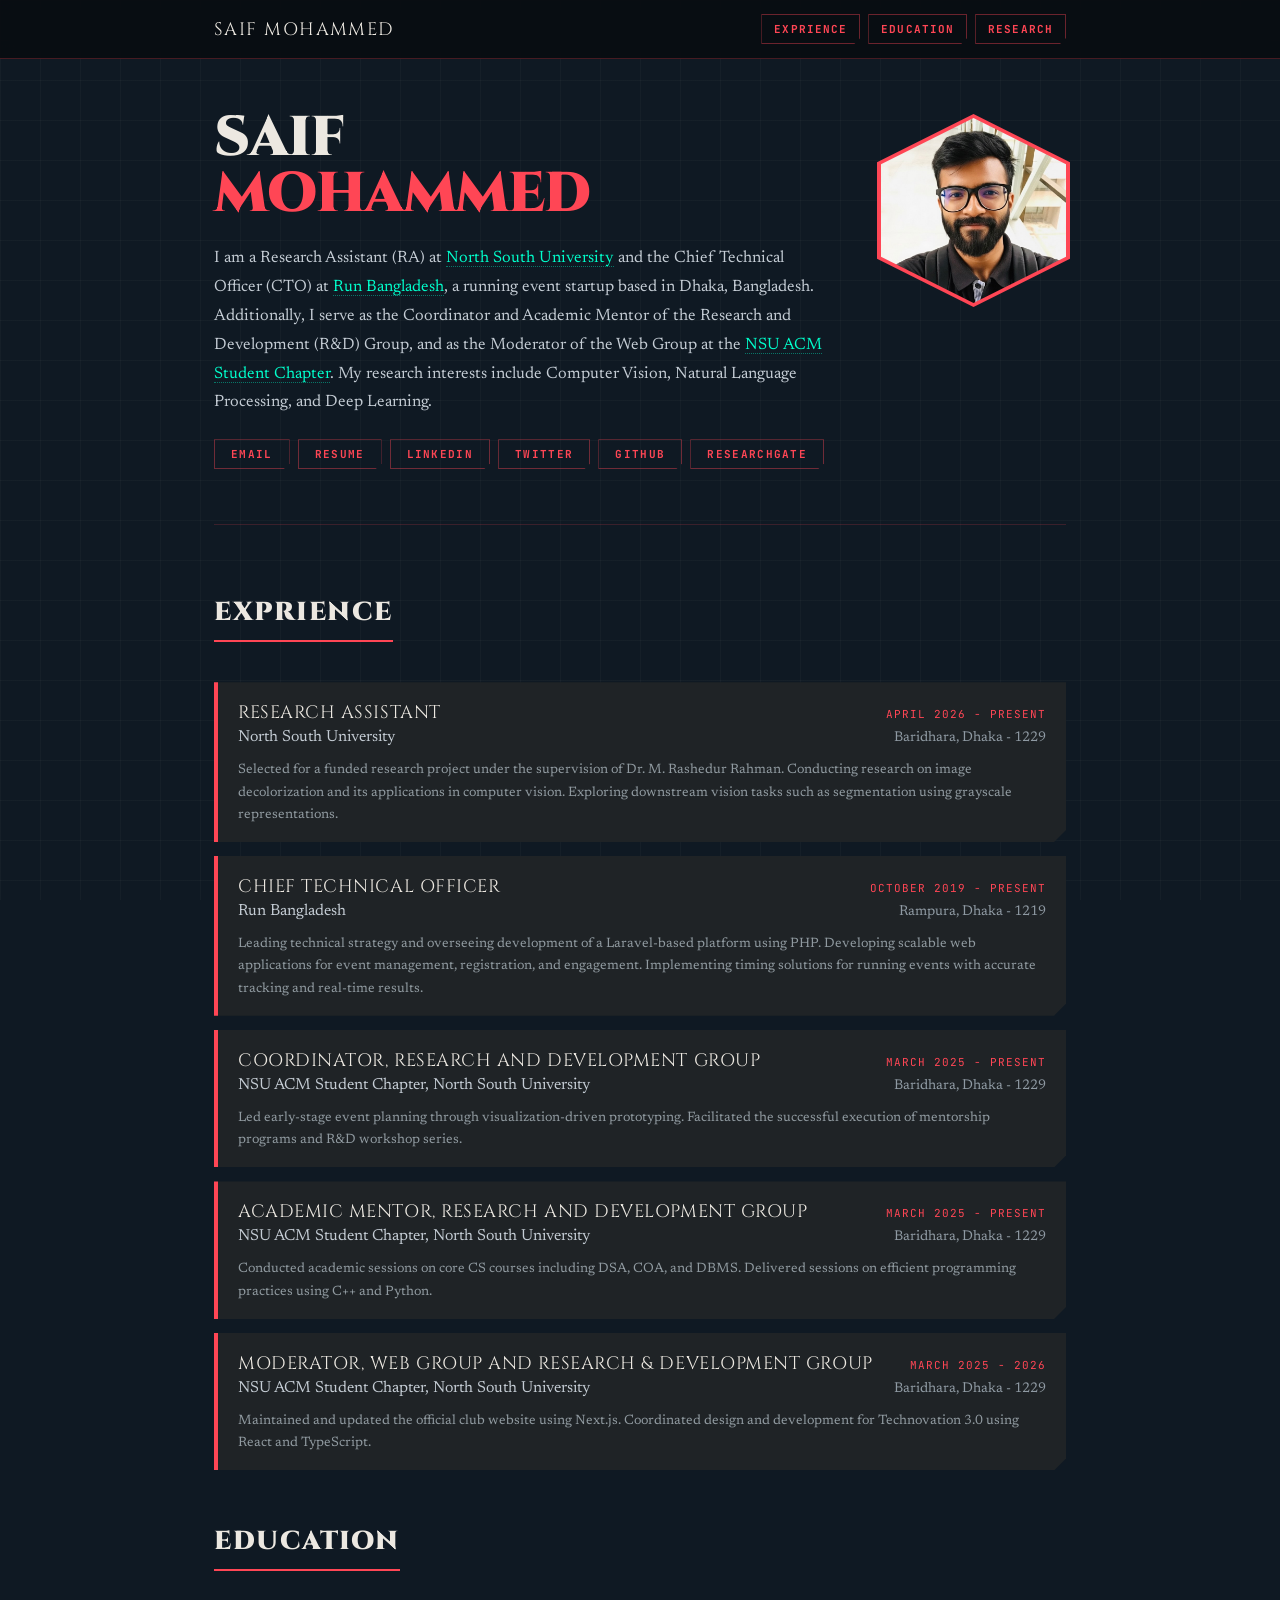
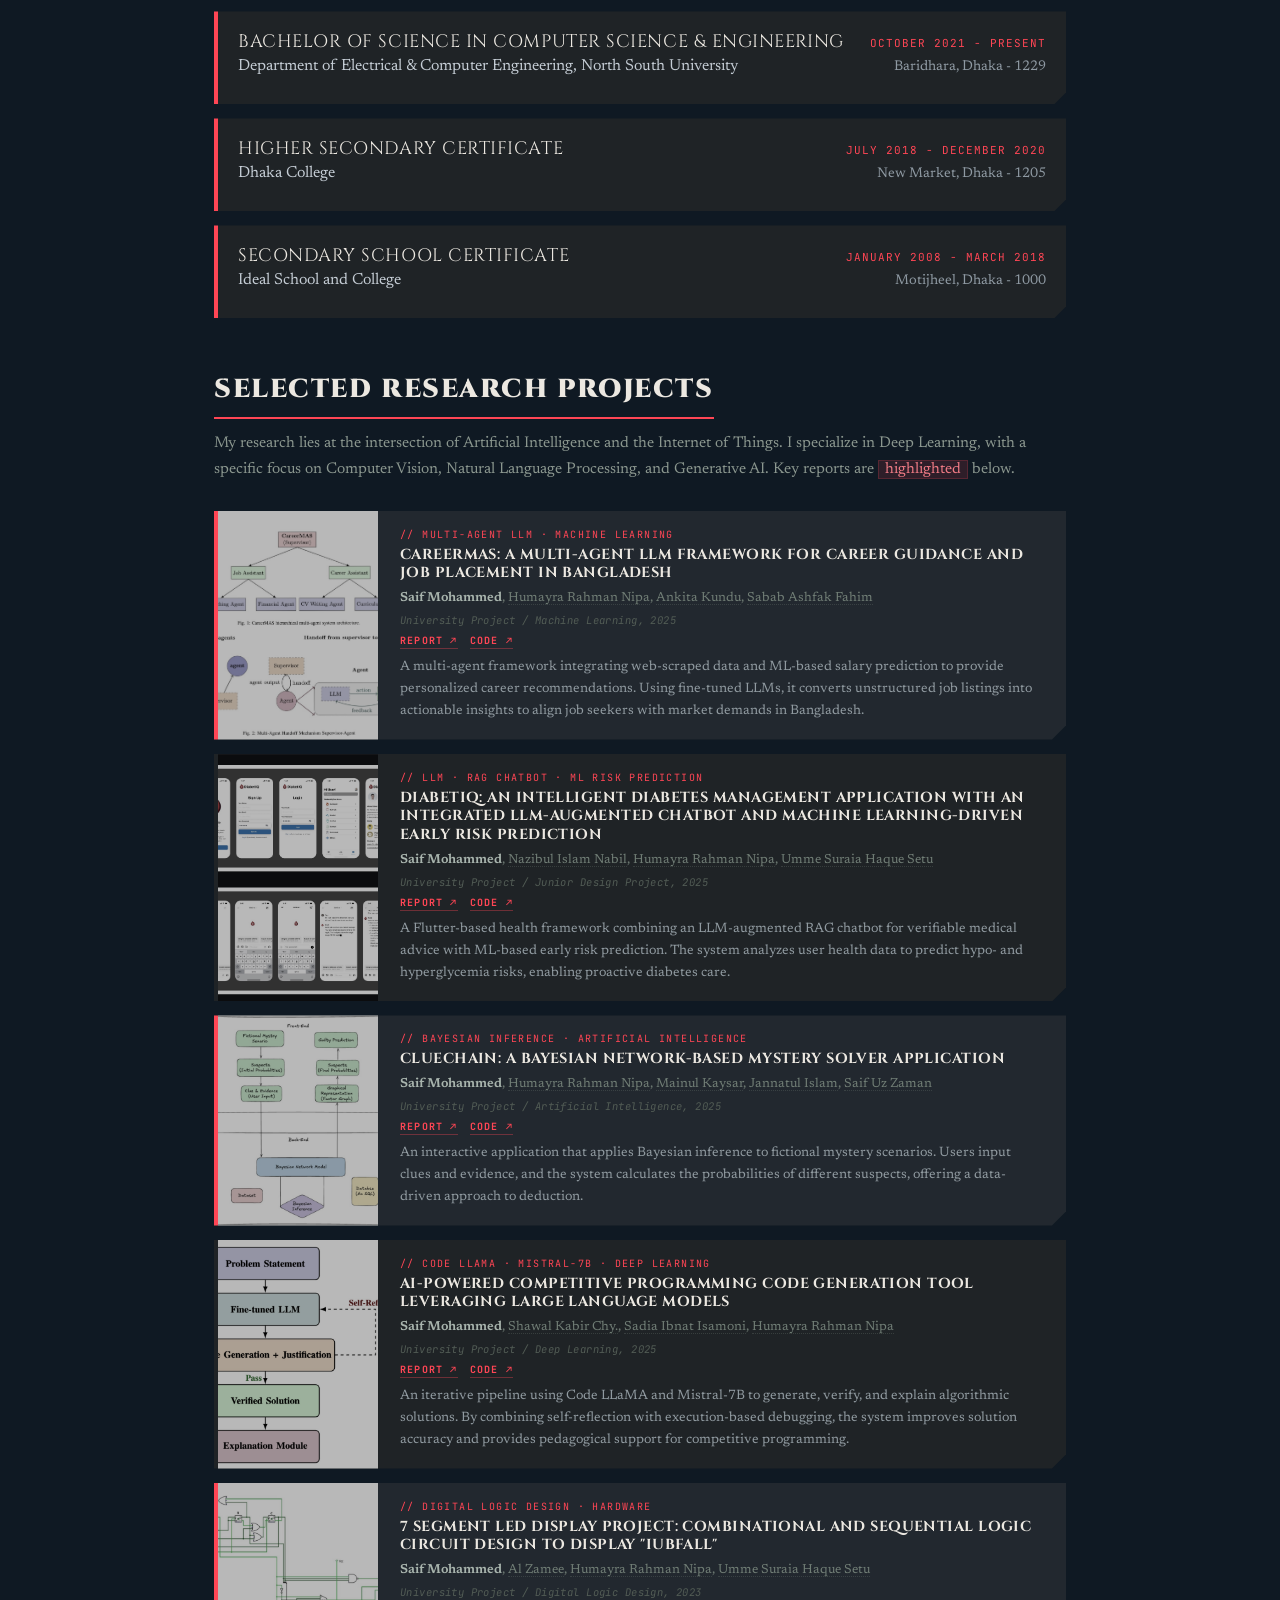
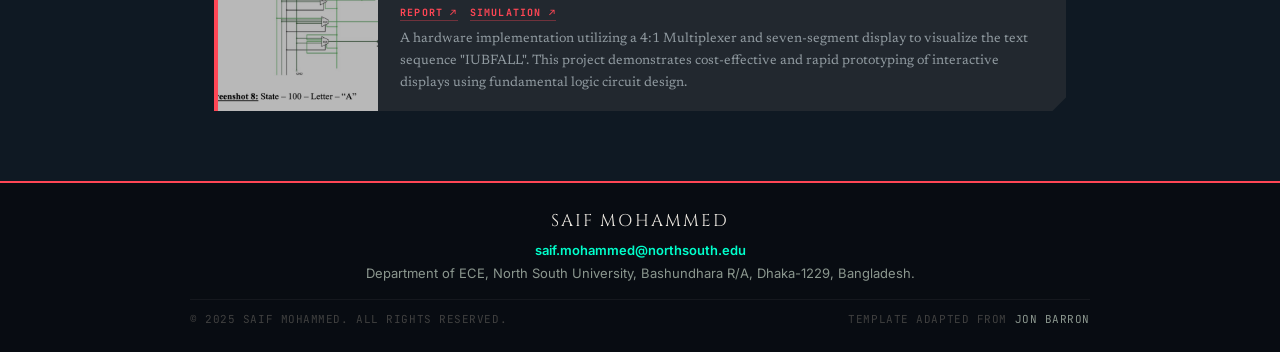
==== index.html @ 8b763c96 "Update" ====
<!DOCTYPE html>
<html lang="en">
<head>
<meta charset="UTF-8"/>
<meta name="viewport" content="width=device-width, initial-scale=1.0"/>
<title>Saif Mohammed</title>
<link rel="icon" href="data/_.jpeg" type="image/jpeg"/>
<link href="https://fonts.googleapis.com/css2?family=Cinzel:wght@400;600;700;900&family=Inter:wght@400;500;600;700;900&family=Newsreader:opsz,wght@6..72,400;6..72,500;6..72,600&family=JetBrains+Mono:wght@400;700&display=swap" rel="stylesheet"/>
<style>

/* =========================================================
   RESET & VARIABLES
   ========================================================= */
*, *::before, *::after { box-sizing: border-box; margin: 0; padding: 0; }

:root {
  /* Valorant Palette — carried from NSU ACM Technovation 3.0 */
  --val-red:    #ff4655;
  --val-dark:   #0f1923;
  --val-black:  #111111;
  --val-light:  #ece8e1;
  --val-grey:   #1f2326;
  --val-muted:  #8b978f;
  --radianite:  #00ffcc;

  /* Font Stack — same as Technovation page */
  --font-header: 'Trajan Pro', 'Cinzel', serif;   /* Display / Headers  */
  --font-serif:  'Newsreader', 'Charter', Georgia, serif; /* Body / Reading    */
  --font-sans:   'Inter', system-ui, sans-serif;  /* UI / Labels       */
  --font-mono:   'JetBrains Mono', monospace;     /* Tags / Code       */
  --nav-offset: 92px;
}

html {
  scroll-behavior: smooth;
  scroll-padding-top: var(--nav-offset);
}

body {
  font-family: var(--font-sans);
  background: var(--val-dark);
  color: var(--val-light);
  margin: 0;
  overflow-x: hidden;
}

/* =========================================================
   TACTICAL GRID BACKGROUND
   ========================================================= */
body::before {
  content: '';
  position: fixed; inset: 0; z-index: 0;
  background-image:
    linear-gradient(rgba(236, 232, 225, 0.03) 1px, transparent 1px),
    linear-gradient(90deg, rgba(236, 232, 225, 0.03) 1px, transparent 1px);
  background-size: 40px 40px;
  pointer-events: none;
}

/* =========================================================
   RADIANITE CUBE PARTICLES
   ========================================================= */
.radianite-particles {
  position: fixed; inset: 0; z-index: 0;
  pointer-events: none; overflow: hidden;
}
.cube {
  position: absolute; bottom: -50px;
  background: rgba(0, 255, 204, 0.07);
  border: 1px solid rgba(0, 255, 204, 0.22);
  box-shadow: 0 0 10px rgba(0, 255, 204, 0.12);
  animation: float-up linear infinite;
}
@keyframes float-up {
  0%   { transform: translateX(0) translateY(0) scale(0.5) rotate(0deg); opacity: 0; }
  20%  { opacity: 0.8; }
  80%  { opacity: 0.8; }
  100% { transform: translateX(var(--dx)) translateY(-100vh) scale(1.5) rotate(360deg); opacity: 0; }
}

/* =========================================================
   SITE WRAPPER & LAYOUT
   ========================================================= */
.site-wrapper {
  position: relative;
  z-index: 1;
  max-width: 900px;
  margin: 0 auto;
  padding: calc(var(--nav-offset) + 18px) 24px 0;
}

section[id] {
  scroll-margin-top: calc(var(--nav-offset) + 8px);
}

/* =========================================================
   NAVBAR
   ========================================================= */
.top-nav {
  position: fixed;
  top: 0;
  left: 0;
  width: 100%;
  z-index: 20;
  background: rgba(9, 13, 18, 0.94);
  border-bottom: 1px solid rgba(255, 70, 85, 0.25);
  backdrop-filter: blur(8px);
}
.top-nav-inner {
  max-width: 900px;
  margin: 0 auto;
  padding: 14px 24px;
  display: flex;
  align-items: center;
  justify-content: space-between;
  gap: 16px;
}
.nav-brand {
  font-family: var(--font-header);
  font-size: 18px;
  color: var(--val-light);
  text-decoration: none;
  letter-spacing: 0.08em;
  text-transform: uppercase;
  white-space: nowrap;
}
.nav-links {
  display: flex;
  align-items: center;
  gap: 8px;
}
.nav-links a {
  font-family: var(--font-mono);
  font-size: 11px;
  font-weight: 700;
  color: var(--val-red);
  text-decoration: none;
  text-transform: uppercase;
  letter-spacing: 0.1em;
  border: 1px solid rgba(255, 70, 85, 0.4);
  padding: 7px 12px;
  clip-path: polygon(0 0, 100% 0, 100% calc(100% - 6px), calc(100% - 6px) 100%, 0 100%);
  transition: all 0.25s ease;
}
.nav-links a:hover {
  color: var(--val-dark);
  background: var(--val-red);
}
.nav-toggle {
  display: none;
  background: transparent;
  border: 1px solid rgba(255, 70, 85, 0.55);
  width: 42px;
  height: 42px;
  align-items: center;
  justify-content: center;
  cursor: pointer;
}
.nav-toggle span {
  position: relative;
  width: 18px;
  height: 2px;
  background: var(--val-red);
  display: block;
}
.nav-toggle span::before,
.nav-toggle span::after {
  content: '';
  position: absolute;
  left: 0;
  width: 18px;
  height: 2px;
  background: var(--val-red);
}
.nav-toggle span::before { top: -6px; }
.nav-toggle span::after { top: 6px; }

/* =========================================================
   HERO / BIO SECTION
   ========================================================= */
.bio-section {
  display: flex;
  gap: 55px;
  align-items: flex-start;
  margin-bottom: 70px;
  padding-bottom: 55px;
  border-bottom: 1px solid rgba(255, 70, 85, 0.18);
}

.bio-text { flex: 1; }

.bio-eyebrow {
  font-family: var(--font-mono);
  font-size: 11px;
  color: var(--val-red);
  letter-spacing: 0.2em;
  text-transform: uppercase;
  display: block;
  margin-bottom: 14px;
}

.bio-name {
  font-family: var(--font-header);
  font-size: clamp(34px, 5.5vw, 56px);
  font-weight: 900;
  color: var(--val-light);
  line-height: 1;
  letter-spacing: -0.02em;
  text-transform: uppercase;
  margin-bottom: 22px;
}
.bio-name .name-first {
  color: var(--val-light);
}
.bio-name .name-second {
  color: var(--val-red);
}

.bio-intro {
  font-family: var(--font-serif);
  font-size: 16.5px;
  color: #c5cdd5;
  line-height: 1.75;
  margin-bottom: 22px;
}
.bio-intro a {
  color: var(--radianite);
  text-decoration: none;
  border-bottom: 1px dotted rgba(0, 255, 204, 0.4);
  transition: all 0.2s;
}
.bio-intro a:hover {
  color: #fff;
  border-bottom-color: rgba(255,255,255,0.6);
}

/* Interest Tags */
.interest-tags {
  display: flex;
  flex-wrap: wrap;
  gap: 7px;
  margin-bottom: 24px;
}
.interest-tag {
  font-family: var(--font-serif);
  font-size: 15px;
  color: var(--val-light);
  border: none;
  padding: 0;
  text-transform: none;
  letter-spacing: 0;
  clip-path: none;
  transition: all 0.2s;
  cursor: default;
  display: inline;
}
.interest-tag:hover {
  color: var(--val-light);
  border-color: transparent;
}

/* Profile Links */
.profile-links {
  display: flex;
  flex-wrap: wrap;
  gap: 8px;
}
.profile-links a {
  font-family: var(--font-mono);
  font-size: 11px;
  font-weight: 700;
  color: var(--val-red);
  text-decoration: none;
  text-transform: uppercase;
  letter-spacing: 0.12em;
  border: 1px solid rgba(255, 70, 85, 0.4);
  padding: 7px 16px;
  clip-path: polygon(0 0, 100% 0, 100% calc(100% - 6px), calc(100% - 6px) 100%, 0 100%);
  transition: all 0.25s ease;
  position: relative;
  overflow: hidden;
}
.profile-links a::before {
  content: '';
  position: absolute;
  inset: 0;
  background: var(--val-red);
  transform: scaleX(0);
  transform-origin: left;
  transition: transform 0.25s ease;
  z-index: -1;
}
.profile-links a:hover { color: var(--val-dark); }
.profile-links a:hover::before { transform: scaleX(1); }

/* =========================================================
   PROFILE PHOTO — HEXAGONAL FRAME
   ========================================================= */
.bio-photo-col {
  flex-shrink: 0;
  width: 185px;
  display: flex;
  flex-direction: column;
  align-items: center;
  gap: 14px;
  padding-top: 8px;
}

.photo-hex-frame {
  position: relative;
  width: 185px;
  height: 185px;
}
.photo-hex-ring {
  position: absolute;
  inset: -4px;
  background: var(--val-red);
  clip-path: polygon(50% 0%, 100% 25%, 100% 75%, 50% 100%, 0% 75%, 0% 25%);
  animation: pulse-ring 3s ease-in-out infinite alternate;
}
@keyframes pulse-ring {
  from { filter: drop-shadow(0 0 6px rgba(255, 70, 85, 0.5)); }
  to   { filter: drop-shadow(0 0 22px rgba(255, 70, 85, 0.9)); }
}
.bio-photo {
  position: relative;
  display: block;
  width: 185px;
  height: 185px;
  object-fit: cover;
  clip-path: polygon(50% 0%, 100% 25%, 100% 75%, 50% 100%, 0% 75%, 0% 25%);
}

/* =========================================================
   SECTION HEADER
   ========================================================= */
.section-header {
  margin-bottom: 28px;
}
.section-eyebrow {
  font-family: var(--font-mono);
  font-size: 11px;
  color: var(--val-red);
  letter-spacing: 0.2em;
  text-transform: uppercase;
  display: block;
  margin-bottom: 6px;
}
.section-title {
  font-family: var(--font-header);
  font-size: 26px;
  font-weight: 900;
  color: var(--val-light);
  text-transform: uppercase;
  letter-spacing: 0.06em;
  border-bottom: 2px solid var(--val-red);
  padding-bottom: 10px;
  display: inline-block;
  margin-bottom: 12px;
}
.section-desc {
  font-family: var(--font-serif);
  font-size: 15.5px;
  color: var(--val-muted);
  line-height: 1.65;
}
.section-desc .highlight {
  background: rgba(255, 70, 85, 0.13);
  color: #f07b85;
  padding: 1px 6px;
  font-style: normal;
  border: 1px solid rgba(255, 70, 85, 0.2);
}

/* =========================================================
   EXPERIENCE & EDUCATION ENTRIES
   ========================================================= */
.section-block {
  margin-bottom: 54px;
}
.entries-list {
  display: flex;
  flex-direction: column;
  gap: 14px;
}
.entry-card {
  background: var(--val-grey);
  border-left: 4px solid var(--val-red);
  padding: 18px 20px 16px;
  clip-path: polygon(0 0, 100% 0, 100% calc(100% - 12px), calc(100% - 12px) 100%, 0 100%);
  transition: transform 0.25s ease, background 0.25s ease;
}
.entry-card:hover {
  background: #272d35;
  transform: translateX(4px);
}
.entry-head {
  display: flex;
  justify-content: space-between;
  align-items: baseline;
  gap: 16px;
  flex-wrap: wrap;
  margin-bottom: 4px;
}
.entry-title {
  font-family: var(--font-header);
  font-size: 18px;
  color: var(--val-light);
  text-transform: uppercase;
  letter-spacing: 0.03em;
}
.entry-date {
  font-family: var(--font-mono);
  font-size: 11px;
  color: var(--val-red);
  letter-spacing: 0.09em;
  text-transform: uppercase;
}
.entry-org {
  font-family: var(--font-serif);
  font-size: 16px;
  color: #c5cdd5;
  margin-bottom: 1px;
}
.entry-location {
  font-family: var(--font-serif);
  font-size: 14px;
  color: #8f9aa3;
  margin-bottom: 10px;
}
.entry-bullets {
  margin-left: 18px;
  color: #a8b4ad;
}
.entry-bullets li {
  font-family: var(--font-serif);
  font-size: 14.5px;
  line-height: 1.6;
  margin-bottom: 4px;
}

/* =========================================================
   PROJECT CARDS
   ========================================================= */
.projects-list {
  display: flex;
  flex-direction: column;
  gap: 14px;
  margin-bottom: 30px;
}

.project-card {
  display: flex;
  background: var(--val-grey);
  position: relative;
  clip-path: polygon(0 0, 100% 0, 100% calc(100% - 14px), calc(100% - 14px) 100%, 0 100%);
  border-left: 4px solid transparent;
  transition: all 0.3s cubic-bezier(0.25, 0.8, 0.25, 1);
  overflow: hidden;
}
/* Hover shine */
.project-card::after {
  content: '';
  position: absolute; inset: 0;
  background: linear-gradient(135deg, transparent 88%, rgba(255, 70, 85, 0.07) 100%);
  pointer-events: none; opacity: 0; transition: opacity 0.3s;
}
/* Featured = highlighted projects from original (bgcolor="#ffffd0") */
.project-card.featured {
  border-left: 4px solid var(--val-red);
  background: #22282f;
}
.project-card:hover {
  background: #272d35;
  border-left: 4px solid var(--val-red);
  transform: translateX(6px);
}
.project-card:hover::after { opacity: 1; }

/* Thumbnail */
.project-thumb {
  width: 160px;
  min-width: 160px;
  overflow: hidden;
  background: #161c22;
}
.project-thumb img {
  width: 100%;
  height: 100%;
  object-fit: cover;
  display: block;
  filter: saturate(0.45) brightness(0.72);
  transition: filter 0.4s ease, transform 0.4s ease;
}
.project-card:hover .project-thumb img {
  filter: saturate(0.85) brightness(0.88);
  transform: scale(1.04);
}

/* Content */
.project-content {
  padding: 17px 22px;
  flex: 1;
  display: flex;
  flex-direction: column;
  gap: 5px;
  min-width: 0;
}

.project-category {
  font-family: var(--font-mono);
  font-size: 10px;
  color: var(--val-red);
  text-transform: uppercase;
  letter-spacing: 0.14em;
}

.project-title {
  font-family: var(--font-header);
  font-size: 14.5px;
  font-weight: 700;
  color: var(--val-light);
  line-height: 1.3;
  text-decoration: none;
  text-transform: uppercase;
  letter-spacing: 0.03em;
  transition: color 0.2s;
  display: block;
}
.project-title:hover { color: var(--val-red); }

.project-authors {
  font-family: var(--font-serif);
  font-size: 13px;
  color: #707d75;
  line-height: 1.5;
}
.project-authors strong {
  color: #a8b4ad;
  font-style: normal;
  font-weight: 600;
}
.project-authors a {
  color: #707d75;
  text-decoration: none;
  border-bottom: 1px dotted rgba(112, 125, 117, 0.3);
  transition: all 0.2s;
}
.project-authors a:hover {
  color: var(--radianite);
  border-bottom-color: var(--radianite);
}

.project-venue {
  font-family: var(--font-mono);
  font-size: 10.5px;
  color: #525c55;
  letter-spacing: 0.04em;
  font-style: italic;
}

.project-links {
  display: flex;
  gap: 12px;
  flex-wrap: wrap;
  margin-top: 2px;
}
.project-links a {
  font-family: var(--font-mono);
  font-size: 10px;
  font-weight: 700;
  color: var(--val-red);
  text-decoration: none;
  text-transform: uppercase;
  letter-spacing: 0.12em;
  border-bottom: 1px solid rgba(255, 70, 85, 0.35);
  padding-bottom: 1px;
  transition: all 0.2s;
}
.project-links a:hover {
  color: var(--val-light);
  border-bottom-color: rgba(236, 232, 225, 0.5);
}

.project-desc {
  font-family: var(--font-serif);
  font-size: 13.5px;
  color: #909aa0;
  line-height: 1.65;
  margin-top: 2px;
}

/* =========================================================
   BOTTOM BAR / FOOTER
   ========================================================= */
.bottom-bar {
  width: 100vw;
  position: relative;
  left: 50%;
  margin-left: -50vw;
  background: rgba(9, 13, 18, 0.97);
  border-top: 2px solid var(--val-red);
  padding: 26px 20px;
  text-align: center;
  margin-top: 70px;
  z-index: 2;
}
.bb-content {
  max-width: 900px;
  margin: 0 auto;
}
.bb-name {
  font-family: var(--font-header);
  font-size: 17px;
  color: var(--val-light);
  letter-spacing: 0.12em;
  text-transform: uppercase;
  margin-bottom: 7px;
}
.bb-contact {
  font-size: 13px;
  color: var(--val-muted);
  margin-bottom: 15px;
  line-height: 1.7;
}
.bb-contact a {
  color: var(--radianite);
  text-decoration: none;
  font-weight: 600;
}
.bb-contact a:hover { text-decoration: underline; }
.bb-copyright {
  font-family: var(--font-mono);
  font-size: 11px;
  color: #404040;
  border-top: 1px solid rgba(255, 255, 255, 0.05);
  padding-top: 12px;
  display: flex;
  justify-content: space-between;
  flex-wrap: wrap;
  gap: 8px;
  text-transform: uppercase;
  letter-spacing: 0.05em;
}
.bb-copyright span { color: var(--val-muted); }
.bb-copyright a {
  color: var(--val-muted);
  text-decoration: none;
}
.bb-copyright a:hover { color: var(--val-light); }

/* =========================================================
   CUSTOM SCROLLBAR
   ========================================================= */
::-webkit-scrollbar { width: 4px; }
::-webkit-scrollbar-track { background: var(--val-dark); }
::-webkit-scrollbar-thumb { background: var(--val-red); border-radius: 2px; }

/* =========================================================
   RESPONSIVE
   ========================================================= */
@media (max-width: 700px) {
  :root {
    --nav-offset: 78px;
  }
  .site-wrapper { padding: calc(var(--nav-offset) + 10px) 16px 0; }
  .top-nav-inner {
    padding: 10px 16px;
  }
  .nav-brand {
    font-size: 16px;
  }
  .nav-toggle {
    display: inline-flex;
  }
  .nav-links {
    position: absolute;
    top: 100%;
    left: 0;
    right: 0;
    background: rgba(15, 25, 35, 0.98);
    border-bottom: 1px solid rgba(255, 70, 85, 0.25);
    padding: 12px 16px 14px;
    display: none;
    flex-direction: column;
    align-items: stretch;
    gap: 8px;
  }
  .nav-links.open {
    display: flex;
  }
  .nav-links a {
    text-align: center;
  }
  .bio-section {
    flex-direction: column-reverse;
    align-items: center;
    gap: 30px;
    text-align: center;
  }
  .bio-photo-col { width: 150px; }
  .photo-hex-frame { width: 150px; height: 150px; }
  .photo-hex-ring { inset: -3px; }
  .bio-photo { width: 150px; height: 150px; }
  .interest-tags { justify-content: center; }
  .profile-links { justify-content: center; }
  .entry-head {
    flex-direction: column;
    align-items: flex-start;
    gap: 3px;
  }
  .project-card { flex-direction: column; }
  .project-thumb {
    width: 100%; min-width: unset;
    height: 130px;
  }
}

</style>
</head>
<body id="home">

<header class="top-nav">
  <div class="top-nav-inner">
    <a href="#home" class="nav-brand">Saif Mohammed</a>
    <button class="nav-toggle" id="navToggle" aria-label="Toggle navigation" aria-expanded="false" aria-controls="navLinks">
      <span></span>
    </button>
    <nav class="nav-links" id="navLinks">
      <a href="#experience">Exprience</a>
      <a href="#education">Education</a>
      <a href="#research-projects">Research</a>
    </nav>
  </div>
</header>

<!-- ============================================================
     RADIANITE CUBE PARTICLES
     ============================================================ -->
<div class="radianite-particles" id="particles"></div>

<div class="site-wrapper">

  <!-- ==========================================================
       BIO / HERO
       ========================================================== -->
  <section class="bio-section">

    <div class="bio-text">
      <!-- <span class="bio-eyebrow">// CSE Undergraduate &middot; North South University</span> -->
      <h1 class="bio-name"><span class="name-first">Saif</span><br/><span class="name-second">Mohammed</span></h1>

        <p class="bio-intro">
          I am a Research Assistant (RA) at 
          <a href="https://www.northsouth.edu/">North South University</a> and the Chief Technical Officer (CTO) at 
          <a href="https://runbangladesh.com/">Run Bangladesh</a>, a running event startup based in Dhaka, Bangladesh. Additionally, I serve as the Coordinator and Academic Mentor of the Research and Development (R&amp;D) Group, and as the Moderator of the Web Group at the 
          <a href="https://nsusc.acm.org/">NSU ACM Student Chapter</a>. My research interests include Computer Vision, Natural Language Processing, and Deep Learning.
        </p>

      <div class="profile-links">
        <a href="mailto:saif.mohammed@northsouth.edu">Email</a>
        <a href="data/Saif Mohammed - Resume.pdf">Resume</a>
        <a href="https://www.linkedin.com/in/nipunsaif" target="_blank">LinkedIn</a>
        <a href="https://x.com/nipunsaif" target="_blank">Twitter</a>
        <a href="https://github.com/nipunsaif/" target="_blank">Github</a>
        <a href="https://www.researchgate.net/profile/Saif-Mohammed-18" target="_blank">ResearchGate</a>
      </div>
    </div>

    <div class="bio-photo-col">
      <div class="photo-hex-frame">
        <div class="photo-hex-ring"></div>
        <img src="images/SaifM.jpeg" alt="Saif Mohammed" class="bio-photo"/>
      </div>
    </div>

  </section>

  <!-- ==========================================================
       EXPRIENCE
       ========================================================== -->
  <section class="section-block" id="experience">
    <div class="section-header">
      <h2 class="section-title">Exprience</h2>
    </div>

    <div class="entries-list">
      <div class="entry-card">
        <div class="entry-head">
          <div class="entry-title">Research Assistant</div>
          <div class="entry-date">April 2026 - Present</div>
        </div>

        <div class="entry-head">
        <div class="entry-org">North South University</div>
        <div class="entry-location">Baridhara, Dhaka - 1229</div>
        </div>
        <div class="project-desc">
          Selected for a funded research project under the supervision of Dr. M. Rashedur Rahman. Conducting research on image decolorization and its applications in computer vision. Exploring downstream vision tasks such as segmentation using grayscale representations.
        </div>
      </div>

      <div class="entry-card">
        <div class="entry-head">
          <div class="entry-title">Chief Technical Officer</div>
          <div class="entry-date">October 2019 - Present</div>
        </div>

        <div class="entry-head">
        <div class="entry-org">Run Bangladesh</div>
        <div class="entry-location">Rampura, Dhaka - 1219</div>
        </div>

        <div class="project-desc">
            Leading technical strategy and overseeing development of a Laravel-based platform using PHP. Developing scalable web applications for event management, registration, and engagement. Implementing timing solutions for running events with accurate tracking and real-time results.
        </div>
      </div>

      <div class="entry-card">
        <div class="entry-head">
          <div class="entry-title">Coordinator, Research and Development Group</div>
          <div class="entry-date">March 2025 - Present</div>
        </div>
        
        <div class="entry-head">
        <div class="entry-org">NSU ACM Student Chapter, North South University</div>
        <div class="entry-location">Baridhara, Dhaka - 1229</div>
        </div>

    
        <div class="project-desc">
          Led early-stage event planning through visualization-driven prototyping. Facilitated the successful execution of mentorship programs and R&amp;D workshop series.
        </div>
      </div>

        <div class="entry-card">
        <div class="entry-head">
          <div class="entry-title">Academic Mentor, Research and Development Group</div>
          <div class="entry-date">March 2025 - Present</div>
        </div>

        <div class="entry-head">
        <div class="entry-org">NSU ACM Student Chapter, North South University</div>
        <div class="entry-location">Baridhara, Dhaka - 1229</div>
        </div>
        <div class="project-desc">
          Conducted academic sessions on core CS courses including DSA, COA, and DBMS. Delivered sessions on efficient programming practices using C++ and Python.
        </div>
      </div>

      <div class="entry-card">
        <div class="entry-head">
          <div class="entry-title">Moderator, Web Group and Research & Development Group</div>
          <div class="entry-date">March 2025 - 2026</div>
        </div>

        <div class="entry-head">
        <div class="entry-org">NSU ACM Student Chapter, North South University</div>
        <div class="entry-location">Baridhara, Dhaka - 1229</div>
        </div>

        <div class="project-desc">
          Maintained and updated the official club website using Next.js. Coordinated design and development for Technovation 3.0 using React and TypeScript.
        </div>
      </div>

      <!-- <div class="entry-card">
        <div class="entry-head">
          <div class="entry-title">Academic Mentor, Research and Development Group</div>
          <div class="entry-date">March 2025 - Present</div>
        </div>

        <div class="entry-head">
        <div class="entry-org">NSU ACM Student Chapter, North South University</div>
        <div class="entry-location">Baridhara, Dhaka - 1229</div>
        </div>
        <div class="project-desc">
          Conducted academic sessions on core CS courses including DSA, COA, and DBMS. Delivered sessions on efficient programming practices using C++ and Python.
        </div>
      </div> -->
    </div>
  </section>

  <!-- ==========================================================
       EDUCATION
       ========================================================== -->
  <section class="section-block" id="education">
    <div class="section-header">
      <h2 class="section-title">Education</h2>
    </div>

    <div class="entries-list">
      <div class="entry-card">
        <div class="entry-head">
          <div class="entry-title">Bachelor of Science in Computer Science &amp; Engineering</div>
          <div class="entry-date">October 2021 - Present</div>
        </div>

        <div class="entry-head">
        <div class="entry-org">Department of Electrical &amp; Computer Engineering, North South University</div>
        <div class="entry-location">Baridhara, Dhaka - 1229</div>
        </div>
      </div>

      <div class="entry-card">
        <div class="entry-head">
          <div class="entry-title">Higher Secondary Certificate</div>
          <div class="entry-date">July 2018 - December 2020</div>
        </div>
        
        <div class="entry-head">
        <div class="entry-org">Dhaka College</div>
        <div class="entry-location">New Market, Dhaka - 1205</div>
        </div>
      </div>

      <div class="entry-card">
        <div class="entry-head">
          <div class="entry-title">Secondary School Certificate</div>
          <div class="entry-date">January 2008 - March 2018</div>
        </div>
        <div class="entry-head">
        <div class="entry-org">Ideal School and College</div>
        <div class="entry-location">Motijheel, Dhaka - 1000</div>
        </div>
      </div>
    </div>
  </section>

  <!-- ==========================================================
       SELECTED RESEARCH PROJECTS
       ========================================================== -->
  <section id="research-projects">

    <div class="section-header">
      <h2 class="section-title">Selected Research Projects</h2>
      <p class="section-desc">
        My research lies at the intersection of Artificial Intelligence and the Internet of Things.
        I specialize in Deep Learning, with a specific focus on Computer Vision, Natural Language Processing,
        and Generative AI. Key reports are <span class="highlight">highlighted</span> below.
      </p>
    </div>

    <div class="projects-list">

      <!-- ── CareerMAS ── (featured / highlighted) -->
      <div class="project-card featured">
        <div class="project-thumb">
          <img src="images/CareerMAS.jpeg" alt="CareerMAS"/>
        </div>
        <div class="project-content">
          <div class="project-category">// Multi-Agent LLM &middot; Machine Learning</div>
          <a href="https://www.researchgate.net/publication/395334813_CareerMAS_A_Multi-Agent_LLM_Framework_for_Career_Guidance_and_Job_Placement_in_Bangladesh?channel=doi&linkId=68bd599283031f0e13f289ab&showFulltext=true"
             class="project-title" target="_blank">
            CareerMAS: A Multi-Agent LLM Framework for Career Guidance and Job Placement in Bangladesh
          </a>
          <div class="project-authors">
            <strong>Saif Mohammed</strong>,
            <a href="#">Humayra Rahman Nipa</a>,
            <a href="#">Ankita Kundu</a>,
            <a href="#">Sabab Ashfak Fahim</a>
          </div>
          <div class="project-venue">University Project / Machine Learning, 2025</div>
          <div class="project-links">
            <a href="https://www.researchgate.net/publication/395334813_CareerMAS_A_Multi-Agent_LLM_Framework_for_Career_Guidance_and_Job_Placement_in_Bangladesh?channel=doi&linkId=68bd599283031f0e13f289ab&showFulltext=true" target="_blank">Report ↗</a>
            <a href="https://github.com/nipunsaif/CareerMAS" target="_blank">Code ↗</a>
          </div>
          <div class="project-desc">
            A multi-agent framework integrating web-scraped data and ML-based salary prediction to provide personalized career recommendations. Using fine-tuned LLMs, it converts unstructured job listings into actionable insights to align job seekers with market demands in Bangladesh.
          </div>
        </div>
      </div>

      <!-- ── DiabetIQ ── -->
      <div class="project-card">
        <div class="project-thumb">
          <img src="images/DiabetIQ.jpeg" alt="DiabetIQ"/>
        </div>
        <div class="project-content">
          <div class="project-category">// LLM &middot; RAG Chatbot &middot; ML Risk Prediction</div>
          <a href="https://www.researchgate.net/publication/391479329_DiabetIQ_An_Intelligent_Diabetes_Management_Application_with_an_Integrated_LLM-Augmented_RAG_Chatbot_and_ML-Based_Risk_Early_Prediction"
             class="project-title" target="_blank">
            DiabetIQ: An Intelligent Diabetes Management Application with an Integrated LLM-Augmented Chatbot and Machine Learning-Driven Early Risk Prediction
          </a>
          <div class="project-authors">
            <strong>Saif Mohammed</strong>,
            <a href="#">Nazibul Islam Nabil</a>,
            <a href="#">Humayra Rahman Nipa</a>,
            <a href="#">Umme Suraia Haque Setu</a>
          </div>
          <div class="project-venue">University Project / Junior Design Project, 2025</div>
          <div class="project-links">
            <a href="https://www.researchgate.net/publication/391479329_DiabetIQ_An_Intelligent_Diabetes_Management_Application_with_an_Integrated_LLM-Augmented_RAG_Chatbot_and_ML-Based_Risk_Early_Prediction" target="_blank">Report ↗</a>
            <a href="https://github.com/nipunsaif/DiabetIQ" target="_blank">Code ↗</a>
          </div>
          <div class="project-desc">
            A Flutter-based health framework combining an LLM-augmented RAG chatbot for verifiable medical advice with ML-based early risk prediction. The system analyzes user health data to predict hypo- and hyperglycemia risks, enabling proactive diabetes care.
          </div>
        </div>
      </div>

      <!-- ── ClueChain ── (featured / highlighted) -->
      <div class="project-card featured">
        <div class="project-thumb">
          <img src="images/Clue.jpeg" alt="ClueChain"/>
        </div>
        <div class="project-content">
          <div class="project-category">// Bayesian Inference &middot; Artificial Intelligence</div>
          <a href="https://www.researchgate.net/publication/391453960_ClueChain_A_Bayesian_Network-Based_Mystery_Solver_Application"
             class="project-title" target="_blank">
            ClueChain: A Bayesian Network-Based Mystery Solver Application
          </a>
          <div class="project-authors">
            <strong>Saif Mohammed</strong>,
            <a href="#">Humayra Rahman Nipa</a>,
            <a href="#">Mainul Kaysar</a>,
            <a href="#">Jannatul Islam</a>,
            <a href="#">Saif Uz Zaman</a>
          </div>
          <div class="project-venue">University Project / Artificial Intelligence, 2025</div>
          <div class="project-links">
            <a href="https://www.researchgate.net/publication/391453960_ClueChain_A_Bayesian_Network-Based_Mystery_Solver_Application" target="_blank">Report ↗</a>
            <a href="https://github.com/nipunsaif/ClueChain" target="_blank">Code ↗</a>
          </div>
          <div class="project-desc">
            An interactive application that applies Bayesian inference to fictional mystery scenarios. Users input clues and evidence, and the system calculates the probabilities of different suspects, offering a data-driven approach to deduction.
          </div>
        </div>
      </div>

      <!-- ── AI CP Code Generation ── -->
      <div class="project-card">
        <div class="project-thumb">
          <img src="images/AI.jpeg" alt="AI-Powered CP Tool"/>
        </div>
        <div class="project-content">
          <div class="project-category">// Code LLaMA &middot; Mistral-7B &middot; Deep Learning</div>
          <a href="https://www.researchgate.net/publication/395178878_AI-Powered_Competitive_Programming_Code_Generation_Tool_Leveraging_Large_Language_Models"
             class="project-title" target="_blank">
            AI-Powered Competitive Programming Code Generation Tool Leveraging Large Language Models
          </a>
          <div class="project-authors">
            <strong>Saif Mohammed</strong>,
            <a href="#">Shawal Kabir Chy.</a>,
            <a href="#">Sadia Ibnat Isamoni</a>,
            <a href="#">Humayra Rahman Nipa</a>
          </div>
          <div class="project-venue">University Project / Deep Learning, 2025</div>
          <div class="project-links">
            <a href="https://www.researchgate.net/publication/395178878_AI-Powered_Competitive_Programming_Code_Generation_Tool_Leveraging_Large_Language_Models" target="_blank">Report ↗</a>
            <a href="https://github.com/nipunsaif/CodeLlama-FT" target="_blank">Code ↗</a>
          </div>
          <div class="project-desc">
            An iterative pipeline using Code LLaMA and Mistral-7B to generate, verify, and explain algorithmic solutions. By combining self-reflection with execution-based debugging, the system improves solution accuracy and provides pedagogical support for competitive programming.
          </div>
        </div>
      </div>

      <!-- ── 7-Segment LED ── (featured / highlighted) -->
      <div class="project-card featured">
        <div class="project-thumb">
          <img src="images/IUB.jpeg" alt="7-Segment LED Display"/>
        </div>
        <div class="project-content">
          <div class="project-category">// Digital Logic Design &middot; Hardware</div>
          <a href="https://www.researchgate.net/publication/367350642_Project_Report_on_Designing_a_Combinational_and_Sequential_Logic_Circuit_to_display_IUBFALL_in_a_Seven-Segment_Display"
             class="project-title" target="_blank">
            7 Segment LED Display Project: Combinational and Sequential Logic Circuit Design to display "IUBFALL"
          </a>
          <div class="project-authors">
            <strong>Saif Mohammed</strong>,
            <a href="#">Al Zamee</a>,
            <a href="#">Humayra Rahman Nipa</a>,
            <a href="#">Umme Suraia Haque Setu</a>
          </div>
          <div class="project-venue">University Project / Digital Logic Design, 2023</div>
          <div class="project-links">
            <a href="https://www.researchgate.net/publication/367350642_Project_Report_on_Designing_a_Combinational_and_Sequential_Logic_Circuit_to_display_IUBFALL_in_a_Seven-Segment_Display" target="_blank">Report ↗</a>
            <a href="https://github.com/nipunsaif/7-Segment-LED-Display-Project" target="_blank">Simulation ↗</a>
          </div>
          <div class="project-desc">
            A hardware implementation utilizing a 4:1 Multiplexer and seven-segment display to visualize the text sequence "IUBFALL". This project demonstrates cost-effective and rapid prototyping of interactive displays using fundamental logic circuit design.
          </div>
        </div>
      </div>

    </div>
  </section>

</div><!-- /site-wrapper -->

<!-- ==========================================================
     BOTTOM BAR / FOOTER
     ========================================================== -->
<footer class="bottom-bar">
  <div class="bb-content">
    <div class="bb-name">Saif Mohammed</div>
    <div class="bb-contact">
      <a href="mailto:saif.mohammed@northsouth.edu">saif.mohammed@northsouth.edu</a><br/>
      Department of ECE, North South University, Bashundhara R/A, Dhaka-1229, Bangladesh.
    </div>
    <div class="bb-copyright">
      <div>&copy; 2025 Saif Mohammed. All Rights Reserved.</div>
      <div>Template adapted from <span><a href="https://github.com/jonbarron/jonbarron_website" target="_blank">Jon Barron</a></span></div>
    </div>
  </div>
</footer>

<!-- ==========================================================
     RADIANITE PARTICLES SCRIPT
     ========================================================== -->
<script>
  const navToggle = document.getElementById('navToggle');
  const navLinks = document.getElementById('navLinks');
  navToggle.addEventListener('click', () => {
    navLinks.classList.toggle('open');
    const expanded = navToggle.getAttribute('aria-expanded') === 'true';
    navToggle.setAttribute('aria-expanded', String(!expanded));
  });
  navLinks.querySelectorAll('a').forEach((link) => {
    link.addEventListener('click', () => {
      navLinks.classList.remove('open');
      navToggle.setAttribute('aria-expanded', 'false');
    });
  });

  const container = document.getElementById('particles');
  for (let i = 0; i < 18; i++) {
    const cube = document.createElement('div');
    cube.className = 'cube';
    const size = Math.random() * 28 + 8;
    cube.style.cssText = `
      left: ${Math.random() * 100}%;
      width: ${size}px;
      height: ${size}px;
      --dx: ${(Math.random() - 0.5) * 180}px;
      animation-duration: ${Math.random() * 10 + 8}s;
      animation-delay: ${Math.random() * 7}s;
    `;
    container.appendChild(cube);
  }
</script>

</body>
</html>
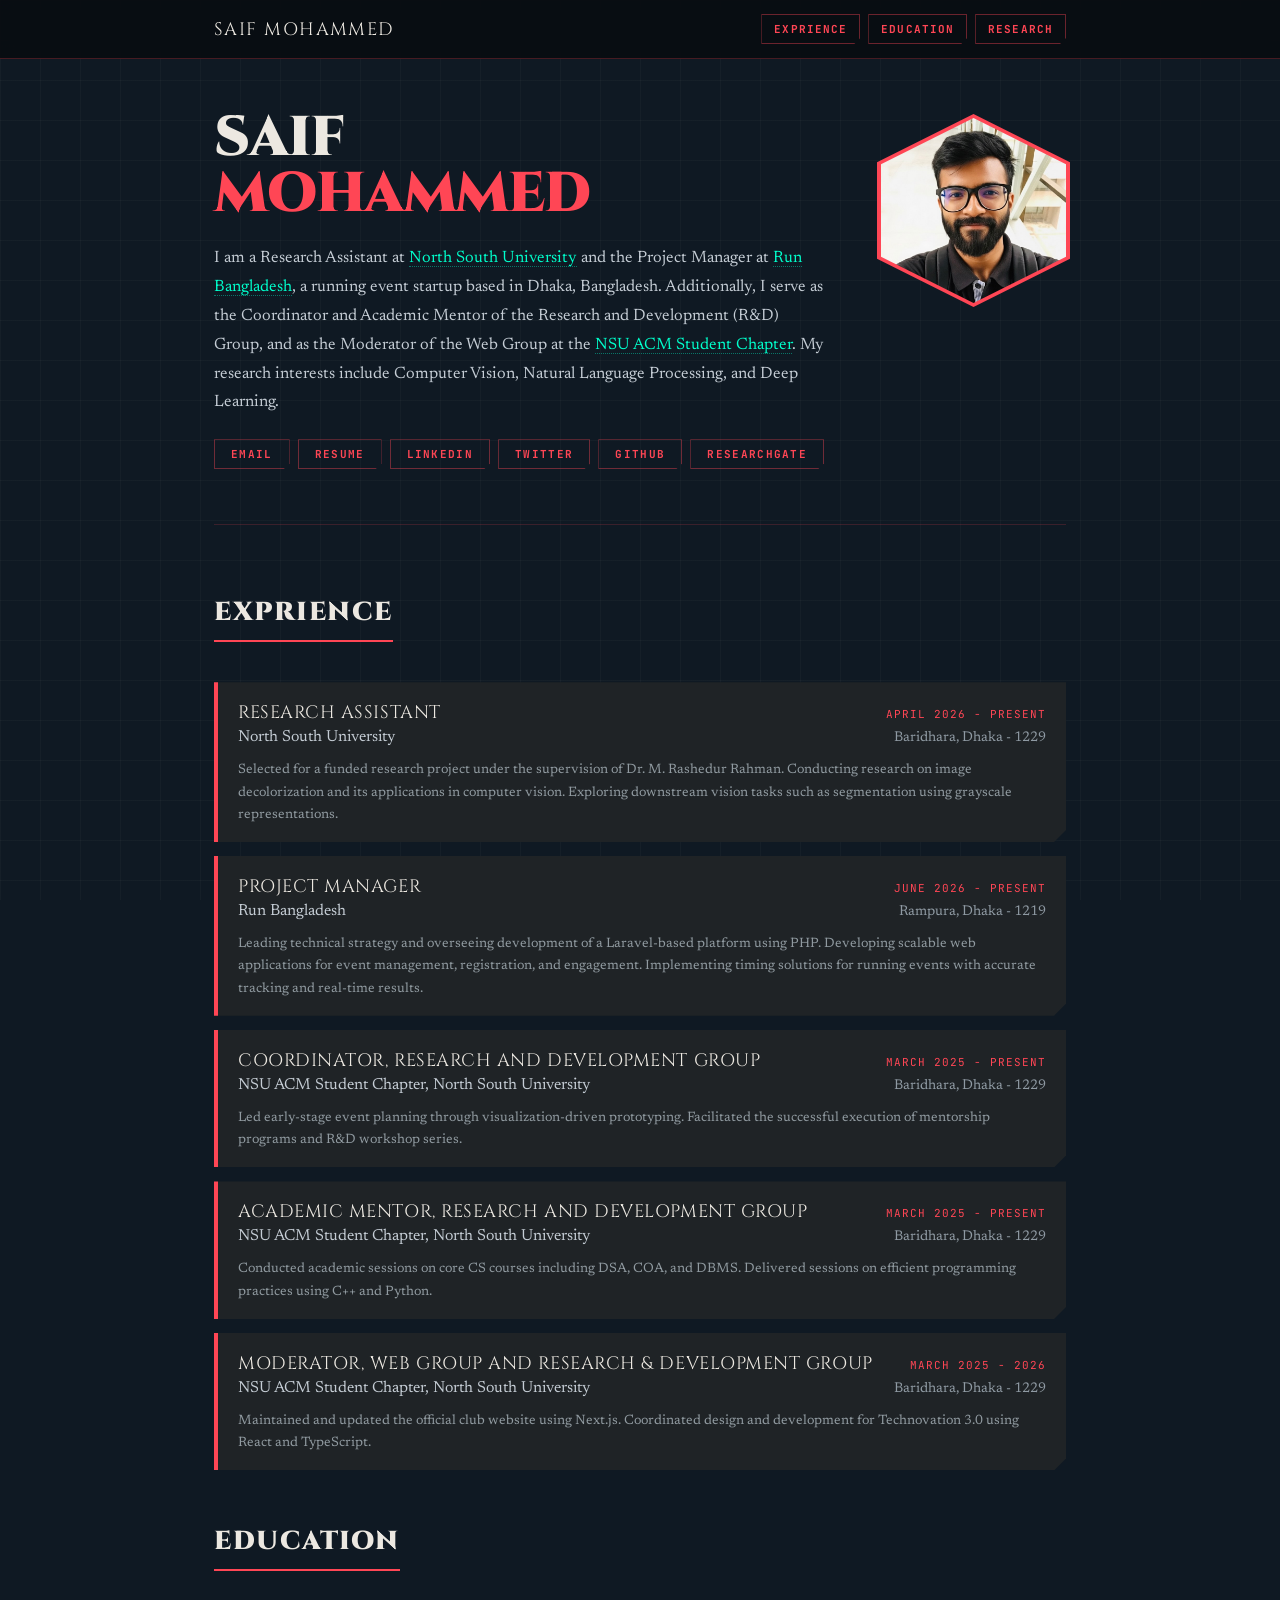
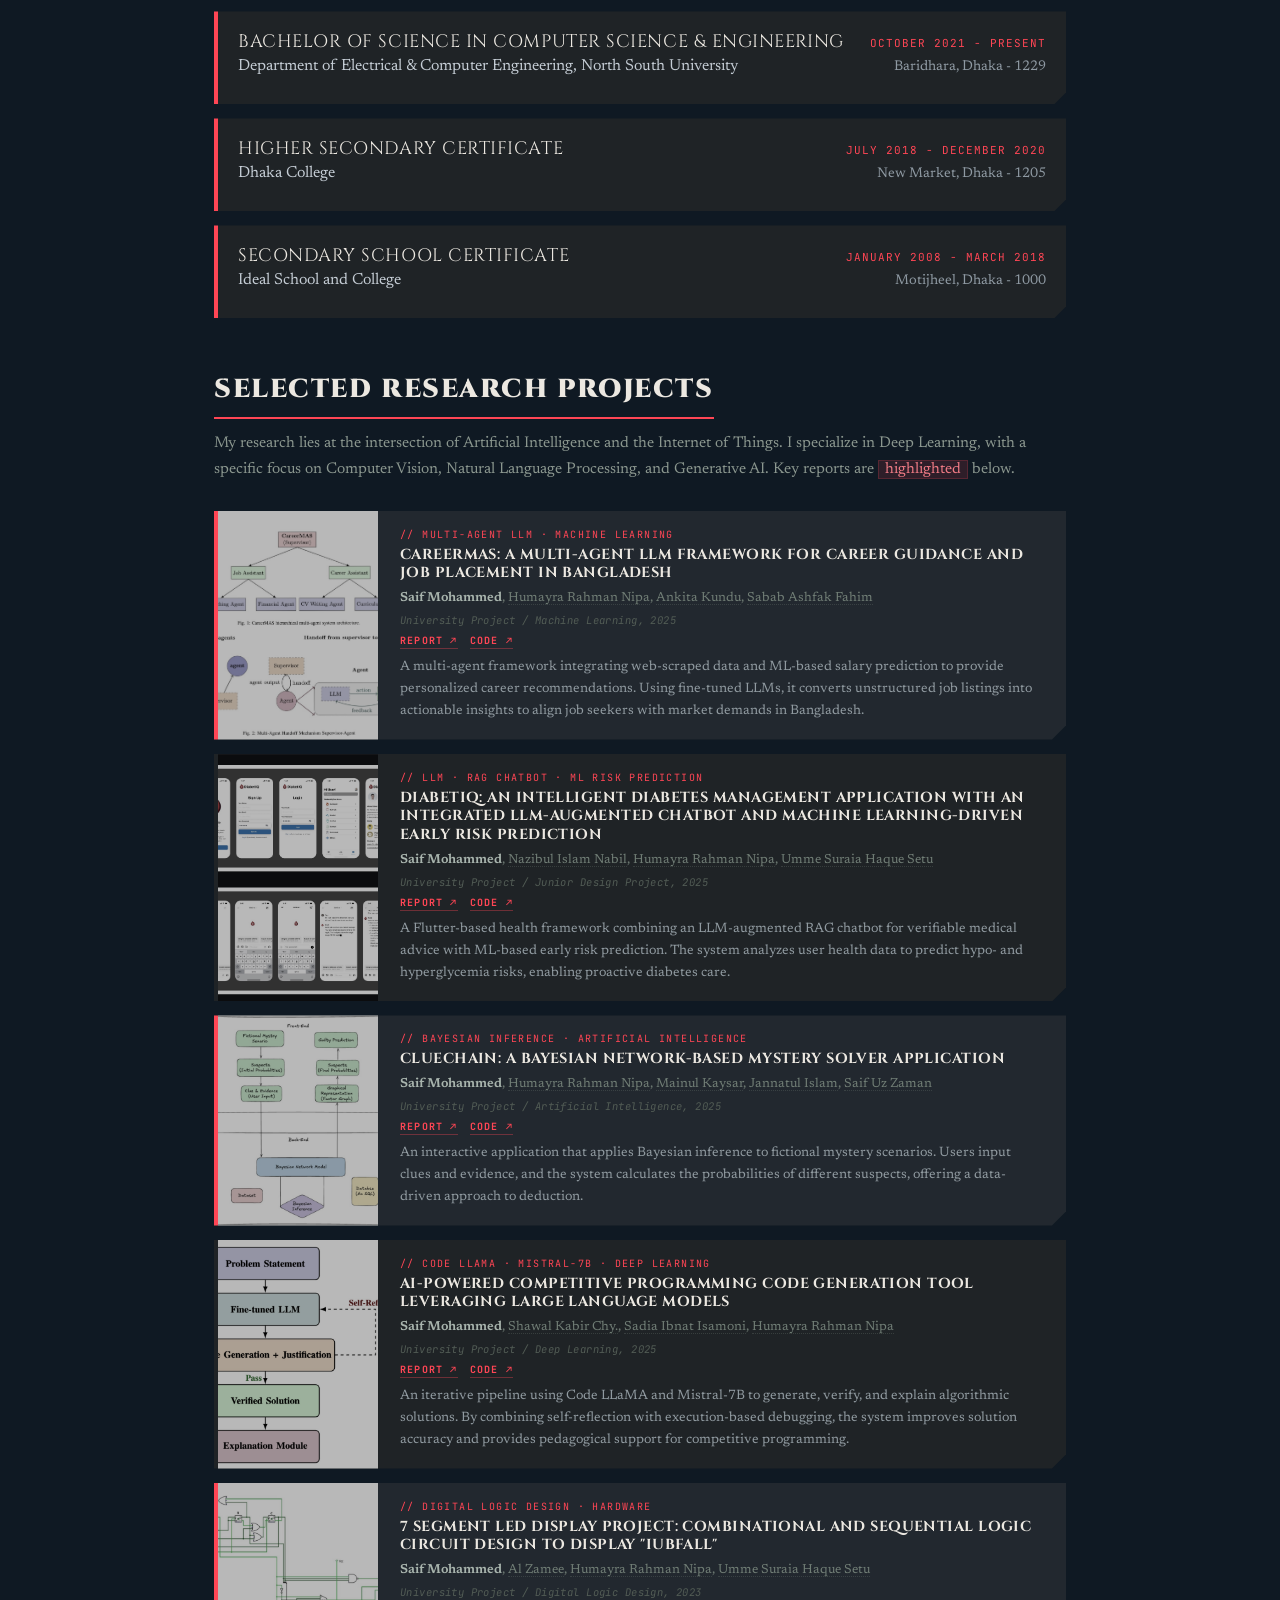
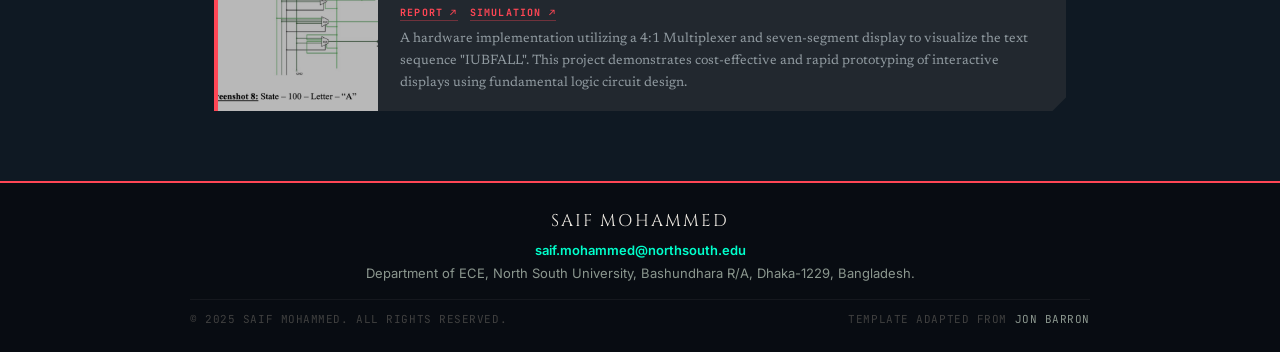
==== commit 79759d6b: "updated index" ====
--- a/index.html
+++ b/index.html
@@ -751,8 +751,8 @@
       <h1 class="bio-name"><span class="name-first">Saif</span><br/><span class="name-second">Mohammed</span></h1>
 
         <p class="bio-intro">
-          I am a Research Assistant (RA) at 
-          <a href="https://www.northsouth.edu/">North South University</a> and the Chief Technical Officer (CTO) at 
+          I am a Research Assistant at 
+          <a href="https://www.northsouth.edu/">North South University</a> and the Project Manager at 
           <a href="https://runbangladesh.com/">Run Bangladesh</a>, a running event startup based in Dhaka, Bangladesh. Additionally, I serve as the Coordinator and Academic Mentor of the Research and Development (R&amp;D) Group, and as the Moderator of the Web Group at the 
           <a href="https://nsusc.acm.org/">NSU ACM Student Chapter</a>. My research interests include Computer Vision, Natural Language Processing, and Deep Learning.
         </p>
@@ -802,8 +802,8 @@
 
       <div class="entry-card">
         <div class="entry-head">
-          <div class="entry-title">Chief Technical Officer</div>
-          <div class="entry-date">October 2019 - Present</div>
+          <div class="entry-title">Project Manager</div>
+          <div class="entry-date">June 2026 - Present</div>
         </div>
 
         <div class="entry-head">
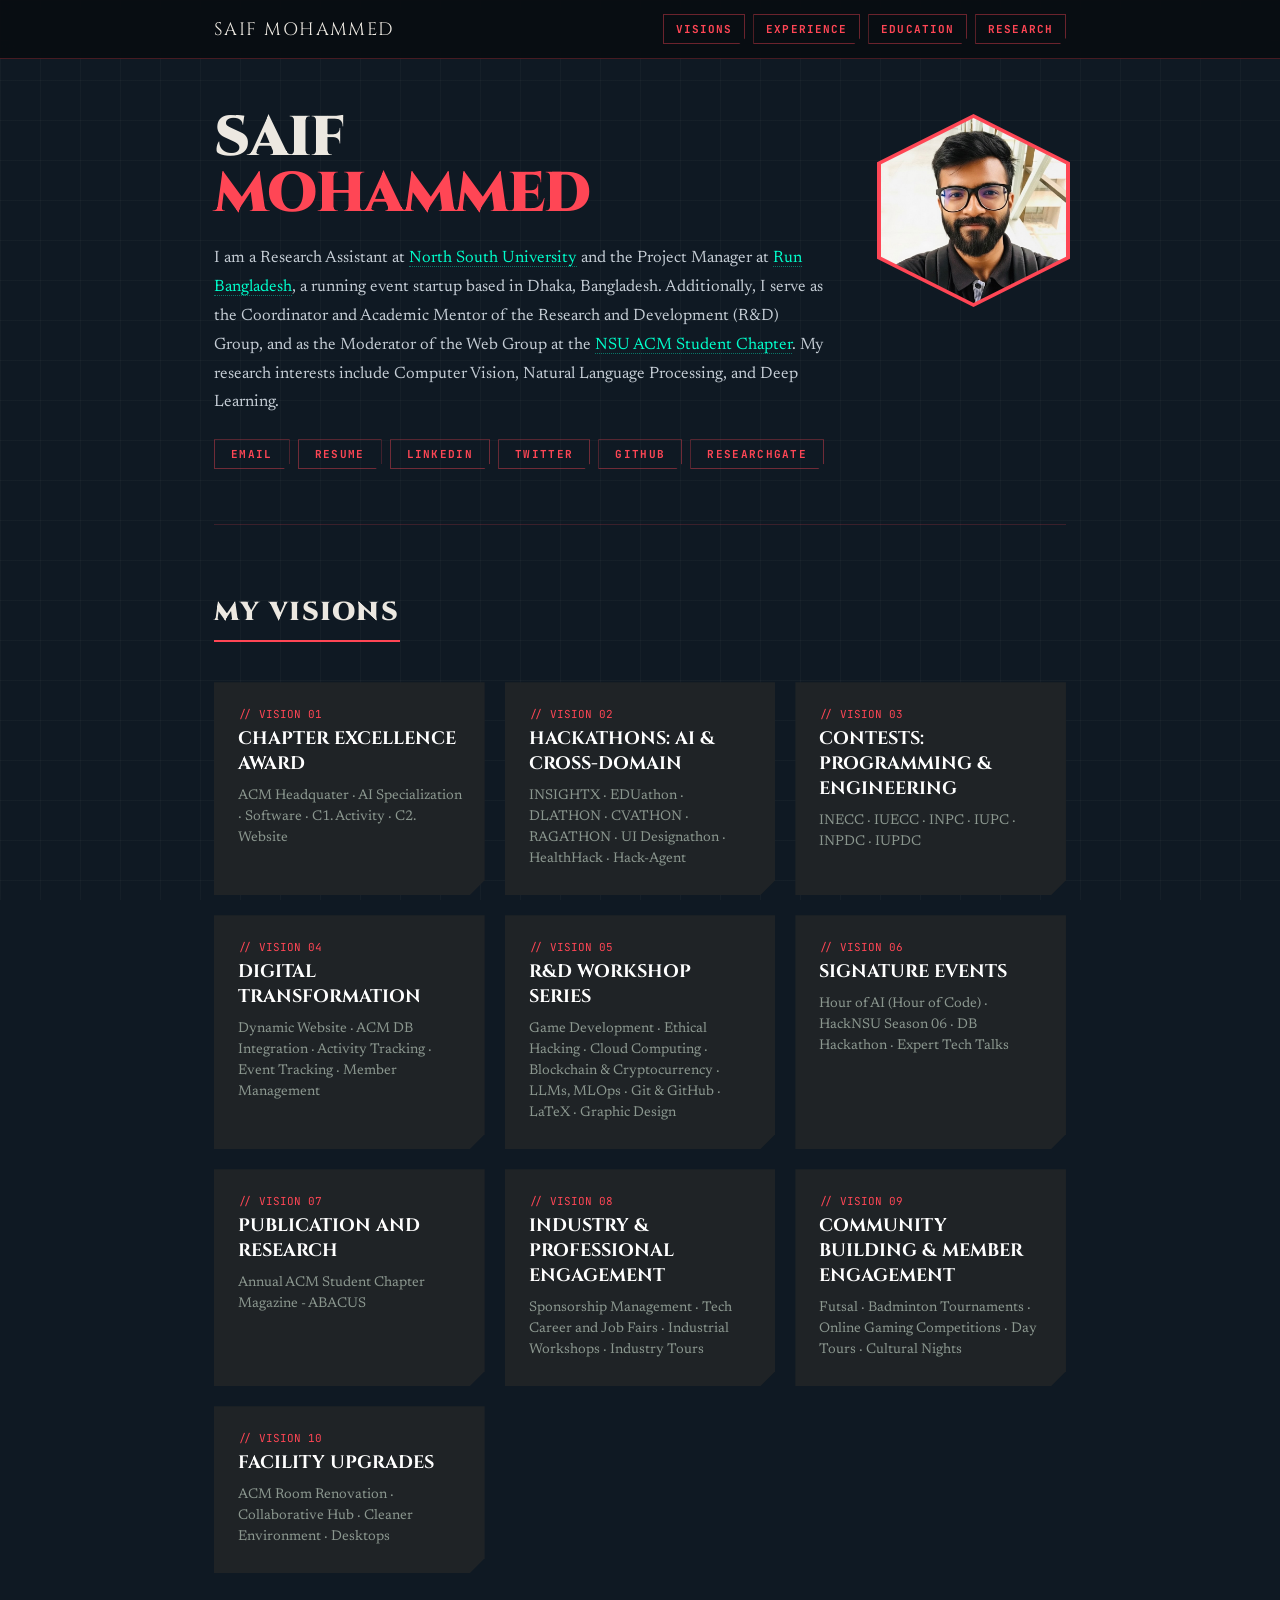
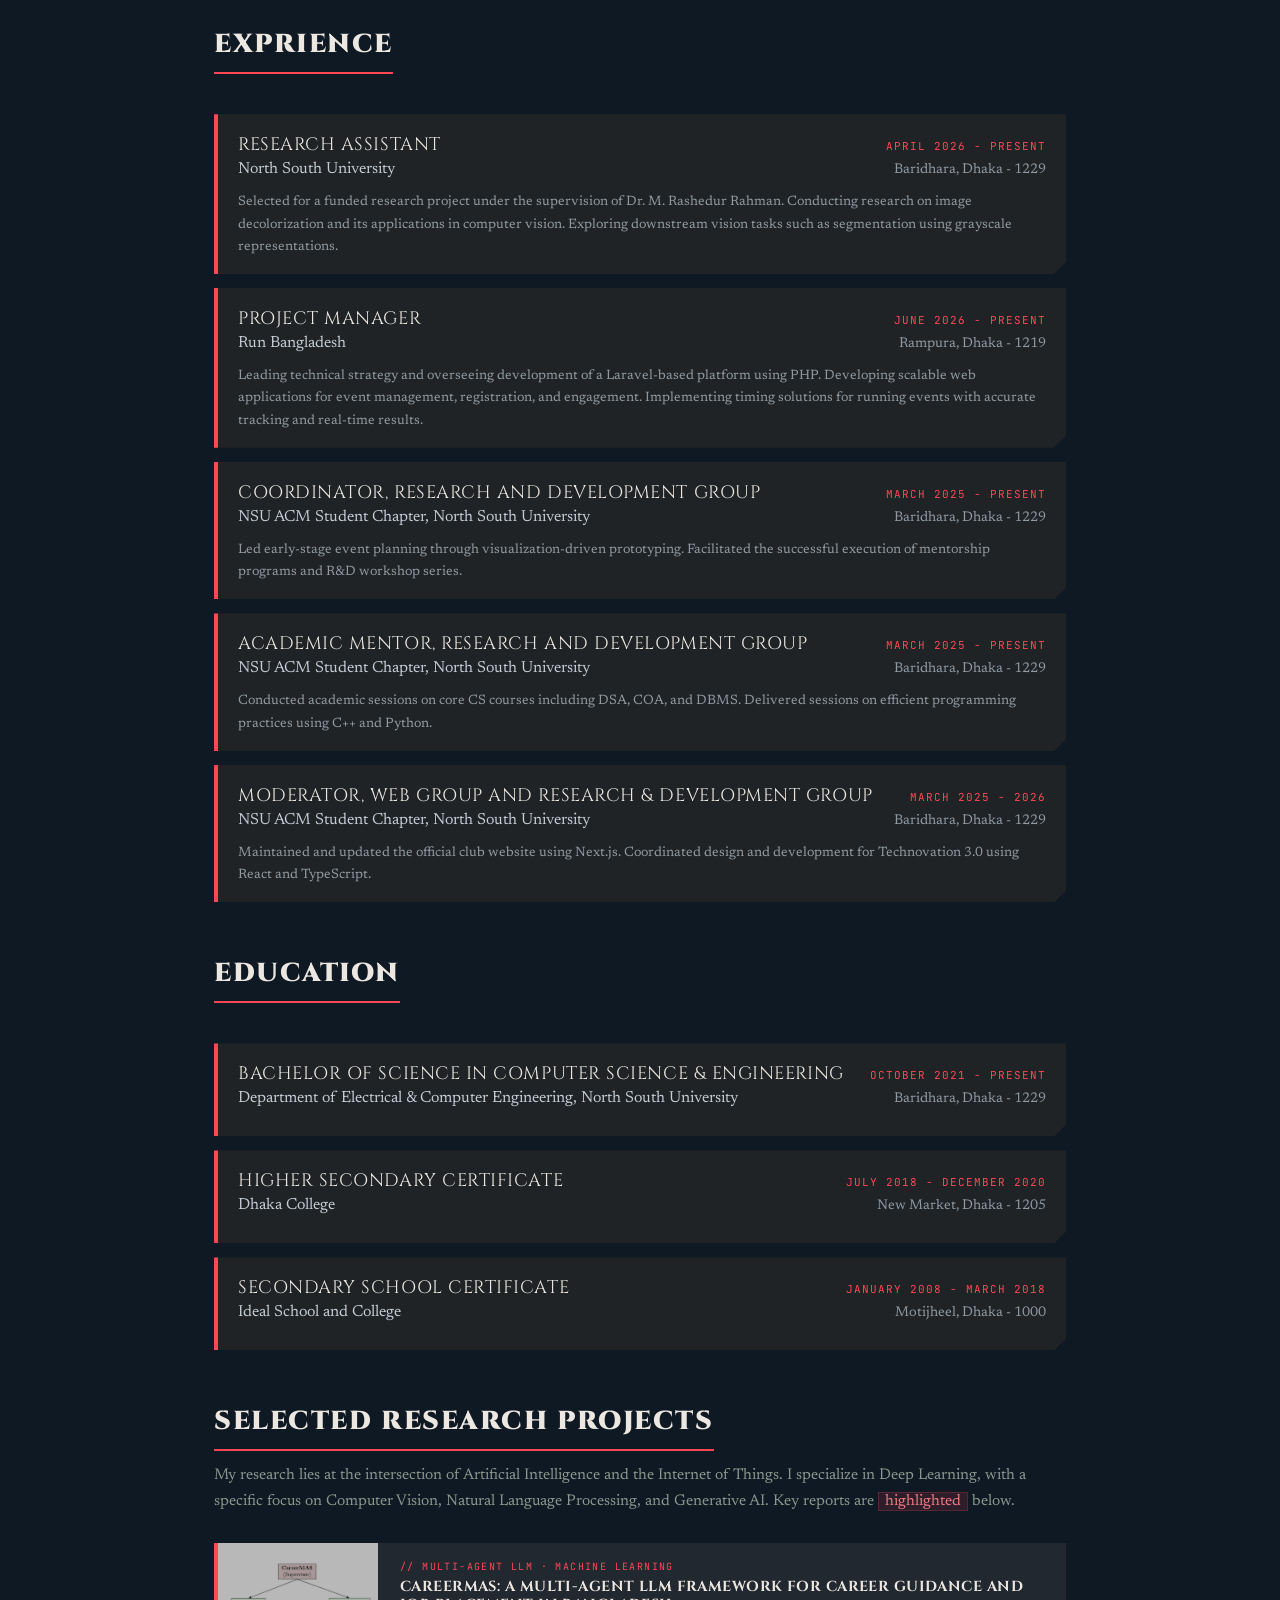
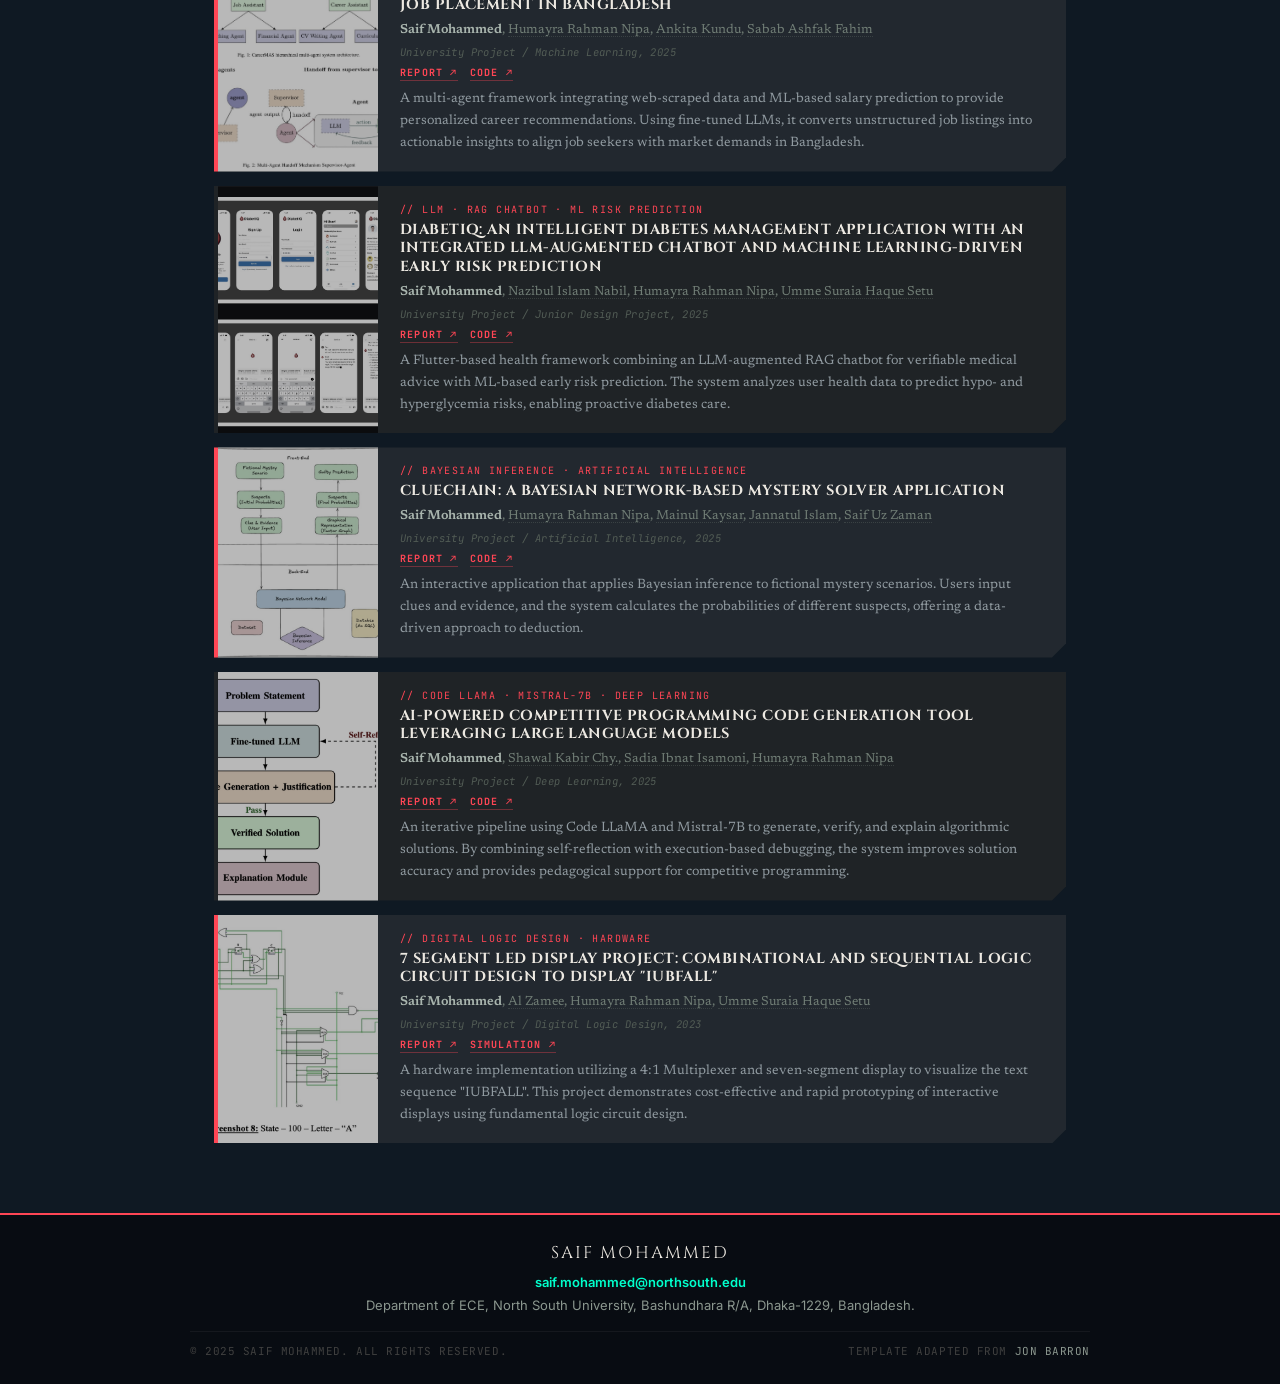
==== commit 8c287650: "Update VISIONS" ====
--- a/index.html
+++ b/index.html
@@ -6,7 +6,7 @@
 <title>Saif Mohammed</title>
 <link rel="icon" href="data/_.jpeg" type="image/jpeg"/>
 <link href="https://fonts.googleapis.com/css2?family=Cinzel:wght@400;600;700;900&family=Inter:wght@400;500;600;700;900&family=Newsreader:opsz,wght@6..72,400;6..72,500;6..72,600&family=JetBrains+Mono:wght@400;700&display=swap" rel="stylesheet"/>
-<style>
+<!-- <style>
 
 /* =========================================================
    RESET & VARIABLES
@@ -716,7 +716,784 @@
   }
 }
 
+</style> -->
+
+<style>
+
+/* =========================================================
+   RESET & VARIABLES
+   ========================================================= */
+*, *::before, *::after { box-sizing: border-box; margin: 0; padding: 0; }
+
+:root {
+  /* Valorant Palette — carried from NSU ACM Technovation 3.0 */
+  --val-red:    #ff4655;
+  --val-dark:   #0f1923;
+  --val-black:  #111111;
+  --val-light:  #ece8e1;
+  --val-grey:   #1f2326;
+  --val-muted:  #8b978f;
+  --radianite:  #00ffcc;
+
+  /* Font Stack — same as Technovation page */
+  --font-header: 'Trajan Pro', 'Cinzel', serif;   /* Display / Headers  */
+  --font-serif:  'Newsreader', 'Charter', Georgia, serif; /* Body / Reading    */
+  --font-sans:   'Inter', system-ui, sans-serif;  /* UI / Labels       */
+  --font-mono:   'JetBrains Mono', monospace;     /* Tags / Code       */
+  --nav-offset: 92px;
+}
+
+html {
+  scroll-behavior: smooth;
+  scroll-padding-top: var(--nav-offset);
+}
+
+body {
+  font-family: var(--font-sans);
+  background: var(--val-dark);
+  color: var(--val-light);
+  margin: 0;
+  overflow-x: hidden;
+}
+
+/* =========================================================
+   TACTICAL GRID BACKGROUND
+   ========================================================= */
+body::before {
+  content: '';
+  position: fixed; inset: 0; z-index: 0;
+  background-image:
+    linear-gradient(rgba(236, 232, 225, 0.03) 1px, transparent 1px),
+    linear-gradient(90deg, rgba(236, 232, 225, 0.03) 1px, transparent 1px);
+  background-size: 40px 40px;
+  pointer-events: none;
+}
+
+/* =========================================================
+   RADIANITE CUBE PARTICLES
+   ========================================================= */
+.radianite-particles {
+  position: fixed; inset: 0; z-index: 0;
+  pointer-events: none; overflow: hidden;
+}
+.cube {
+  position: absolute; bottom: -50px;
+  background: rgba(0, 255, 204, 0.07);
+  border: 1px solid rgba(0, 255, 204, 0.22);
+  box-shadow: 0 0 10px rgba(0, 255, 204, 0.12);
+  animation: float-up linear infinite;
+}
+@keyframes float-up {
+  0%   { transform: translateX(0) translateY(0) scale(0.5) rotate(0deg); opacity: 0; }
+  20%  { opacity: 0.8; }
+  80%  { opacity: 0.8; }
+  100% { transform: translateX(var(--dx)) translateY(-100vh) scale(1.5) rotate(360deg); opacity: 0; }
+}
+
+/* =========================================================
+   SITE WRAPPER & LAYOUT
+   ========================================================= */
+.site-wrapper {
+  position: relative;
+  z-index: 1;
+  max-width: 900px;
+  margin: 0 auto;
+  padding: calc(var(--nav-offset) + 18px) 24px 0;
+}
+
+section[id] {
+  scroll-margin-top: calc(var(--nav-offset) + 8px);
+}
+
+/* =========================================================
+   NAVBAR
+   ========================================================= */
+.top-nav {
+  position: fixed;
+  top: 0;
+  left: 0;
+  width: 100%;
+  z-index: 20;
+  background: rgba(9, 13, 18, 0.94);
+  border-bottom: 1px solid rgba(255, 70, 85, 0.25);
+  backdrop-filter: blur(8px);
+}
+.top-nav-inner {
+  max-width: 900px;
+  margin: 0 auto;
+  padding: 14px 24px;
+  display: flex;
+  align-items: center;
+  justify-content: space-between;
+  gap: 16px;
+}
+.nav-brand {
+  font-family: var(--font-header);
+  font-size: 18px;
+  color: var(--val-light);
+  text-decoration: none;
+  letter-spacing: 0.08em;
+  text-transform: uppercase;
+  white-space: nowrap;
+}
+.nav-links {
+  display: flex;
+  align-items: center;
+  gap: 8px;
+}
+.nav-links a {
+  font-family: var(--font-mono);
+  font-size: 11px;
+  font-weight: 700;
+  color: var(--val-red);
+  text-decoration: none;
+  text-transform: uppercase;
+  letter-spacing: 0.1em;
+  border: 1px solid rgba(255, 70, 85, 0.4);
+  padding: 7px 12px;
+  clip-path: polygon(0 0, 100% 0, 100% calc(100% - 6px), calc(100% - 6px) 100%, 0 100%);
+  transition: all 0.25s ease;
+}
+.nav-links a:hover {
+  color: var(--val-dark);
+  background: var(--val-red);
+}
+.nav-toggle {
+  display: none;
+  background: transparent;
+  border: 1px solid rgba(255, 70, 85, 0.55);
+  width: 42px;
+  height: 42px;
+  align-items: center;
+  justify-content: center;
+  cursor: pointer;
+}
+.nav-toggle span {
+  position: relative;
+  width: 18px;
+  height: 2px;
+  background: var(--val-red);
+  display: block;
+}
+.nav-toggle span::before,
+.nav-toggle span::after {
+  content: '';
+  position: absolute;
+  left: 0;
+  width: 18px;
+  height: 2px;
+  background: var(--val-red);
+}
+.nav-toggle span::before { top: -6px; }
+.nav-toggle span::after { top: 6px; }
+
+/* =========================================================
+   HERO / BIO SECTION
+   ========================================================= */
+.bio-section {
+  display: flex;
+  gap: 55px;
+  align-items: flex-start;
+  margin-bottom: 70px;
+  padding-bottom: 55px;
+  border-bottom: 1px solid rgba(255, 70, 85, 0.18);
+}
+
+.bio-text { flex: 1; }
+
+.bio-eyebrow {
+  font-family: var(--font-mono);
+  font-size: 11px;
+  color: var(--val-red);
+  letter-spacing: 0.2em;
+  text-transform: uppercase;
+  display: block;
+  margin-bottom: 14px;
+}
+
+.bio-name {
+  font-family: var(--font-header);
+  font-size: clamp(34px, 5.5vw, 56px);
+  font-weight: 900;
+  color: var(--val-light);
+  line-height: 1;
+  letter-spacing: -0.02em;
+  text-transform: uppercase;
+  margin-bottom: 22px;
+}
+.bio-name .name-first {
+  color: var(--val-light);
+}
+.bio-name .name-second {
+  color: var(--val-red);
+}
+
+.bio-intro {
+  font-family: var(--font-serif);
+  font-size: 16.5px;
+  color: #c5cdd5;
+  line-height: 1.75;
+  margin-bottom: 22px;
+}
+.bio-intro a {
+  color: var(--radianite);
+  text-decoration: none;
+  border-bottom: 1px dotted rgba(0, 255, 204, 0.4);
+  transition: all 0.2s;
+}
+.bio-intro a:hover {
+  color: #fff;
+  border-bottom-color: rgba(255,255,255,0.6);
+}
+
+/* Interest Tags */
+.interest-tags {
+  display: flex;
+  flex-wrap: wrap;
+  gap: 7px;
+  margin-bottom: 24px;
+}
+.interest-tag {
+  font-family: var(--font-serif);
+  font-size: 15px;
+  color: var(--val-light);
+  border: none;
+  padding: 0;
+  text-transform: none;
+  letter-spacing: 0;
+  clip-path: none;
+  transition: all 0.2s;
+  cursor: default;
+  display: inline;
+}
+.interest-tag:hover {
+  color: var(--val-light);
+  border-color: transparent;
+}
+
+/* Profile Links */
+.profile-links {
+  display: flex;
+  flex-wrap: wrap;
+  gap: 8px;
+}
+.profile-links a {
+  font-family: var(--font-mono);
+  font-size: 11px;
+  font-weight: 700;
+  color: var(--val-red);
+  text-decoration: none;
+  text-transform: uppercase;
+  letter-spacing: 0.12em;
+  border: 1px solid rgba(255, 70, 85, 0.4);
+  padding: 7px 16px;
+  clip-path: polygon(0 0, 100% 0, 100% calc(100% - 6px), calc(100% - 6px) 100%, 0 100%);
+  transition: all 0.25s ease;
+  position: relative;
+  overflow: hidden;
+}
+.profile-links a::before {
+  content: '';
+  position: absolute;
+  inset: 0;
+  background: var(--val-red);
+  transform: scaleX(0);
+  transform-origin: left;
+  transition: transform 0.25s ease;
+  z-index: -1;
+}
+.profile-links a:hover { color: var(--val-dark); }
+.profile-links a:hover::before { transform: scaleX(1); }
+
+/* =========================================================
+   PROFILE PHOTO — HEXAGONAL FRAME
+   ========================================================= */
+.bio-photo-col {
+  flex-shrink: 0;
+  width: 185px;
+  display: flex;
+  flex-direction: column;
+  align-items: center;
+  gap: 14px;
+  padding-top: 8px;
+}
+
+.photo-hex-frame {
+  position: relative;
+  width: 185px;
+  height: 185px;
+}
+.photo-hex-ring {
+  position: absolute;
+  inset: -4px;
+  background: var(--val-red);
+  clip-path: polygon(50% 0%, 100% 25%, 100% 75%, 50% 100%, 0% 75%, 0% 25%);
+  animation: pulse-ring 3s ease-in-out infinite alternate;
+}
+@keyframes pulse-ring {
+  from { filter: drop-shadow(0 0 6px rgba(255, 70, 85, 0.5)); }
+  to   { filter: drop-shadow(0 0 22px rgba(255, 70, 85, 0.9)); }
+}
+.bio-photo {
+  position: relative;
+  display: block;
+  width: 185px;
+  height: 185px;
+  object-fit: cover;
+  clip-path: polygon(50% 0%, 100% 25%, 100% 75%, 50% 100%, 0% 75%, 0% 25%);
+}
+
+/* =========================================================
+   SECTION HEADER
+   ========================================================= */
+.section-header {
+  margin-bottom: 28px;
+}
+.section-eyebrow {
+  font-family: var(--font-mono);
+  font-size: 11px;
+  color: var(--val-red);
+  letter-spacing: 0.2em;
+  text-transform: uppercase;
+  display: block;
+  margin-bottom: 6px;
+}
+.section-title {
+  font-family: var(--font-header);
+  font-size: 26px;
+  font-weight: 900;
+  color: var(--val-light);
+  text-transform: uppercase;
+  letter-spacing: 0.06em;
+  border-bottom: 2px solid var(--val-red);
+  padding-bottom: 10px;
+  display: inline-block;
+  margin-bottom: 12px;
+}
+.section-desc {
+  font-family: var(--font-serif);
+  font-size: 15.5px;
+  color: var(--val-muted);
+  line-height: 1.65;
+}
+.section-desc .highlight {
+  background: rgba(255, 70, 85, 0.13);
+  color: #f07b85;
+  padding: 1px 6px;
+  font-style: normal;
+  border: 1px solid rgba(255, 70, 85, 0.2);
+}
+
+/* =========================================================
+   EXPERIENCE & EDUCATION ENTRIES
+   ========================================================= */
+.section-block {
+  margin-bottom: 54px;
+}
+.entries-list {
+  display: flex;
+  flex-direction: column;
+  gap: 14px;
+}
+.entry-card {
+  background: var(--val-grey);
+  border-left: 4px solid var(--val-red);
+  padding: 18px 20px 16px;
+  clip-path: polygon(0 0, 100% 0, 100% calc(100% - 12px), calc(100% - 12px) 100%, 0 100%);
+  transition: transform 0.25s ease, background 0.25s ease;
+}
+.entry-card:hover {
+  background: #272d35;
+  transform: translateX(4px);
+}
+.entry-head {
+  display: flex;
+  justify-content: space-between;
+  align-items: baseline;
+  gap: 16px;
+  flex-wrap: wrap;
+  margin-bottom: 4px;
+}
+.entry-title {
+  font-family: var(--font-header);
+  font-size: 18px;
+  color: var(--val-light);
+  text-transform: uppercase;
+  letter-spacing: 0.03em;
+}
+.entry-date {
+  font-family: var(--font-mono);
+  font-size: 11px;
+  color: var(--val-red);
+  letter-spacing: 0.09em;
+  text-transform: uppercase;
+}
+.entry-org {
+  font-family: var(--font-serif);
+  font-size: 16px;
+  color: #c5cdd5;
+  margin-bottom: 1px;
+}
+.entry-location {
+  font-family: var(--font-serif);
+  font-size: 14px;
+  color: #8f9aa3;
+  margin-bottom: 10px;
+}
+.entry-bullets {
+  margin-left: 18px;
+  color: #a8b4ad;
+}
+.entry-bullets li {
+  font-family: var(--font-serif);
+  font-size: 14.5px;
+  line-height: 1.6;
+  margin-bottom: 4px;
+}
+
+/* =========================================================
+   PROJECT CARDS
+   ========================================================= */
+.projects-list {
+  display: flex;
+  flex-direction: column;
+  gap: 14px;
+  margin-bottom: 30px;
+}
+
+.project-card {
+  display: flex;
+  background: var(--val-grey);
+  position: relative;
+  clip-path: polygon(0 0, 100% 0, 100% calc(100% - 14px), calc(100% - 14px) 100%, 0 100%);
+  border-left: 4px solid transparent;
+  transition: all 0.3s cubic-bezier(0.25, 0.8, 0.25, 1);
+  overflow: hidden;
+}
+/* Hover shine */
+.project-card::after {
+  content: '';
+  position: absolute; inset: 0;
+  background: linear-gradient(135deg, transparent 88%, rgba(255, 70, 85, 0.07) 100%);
+  pointer-events: none; opacity: 0; transition: opacity 0.3s;
+}
+/* Featured = highlighted projects from original (bgcolor="#ffffd0") */
+.project-card.featured {
+  border-left: 4px solid var(--val-red);
+  background: #22282f;
+}
+.project-card:hover {
+  background: #272d35;
+  border-left: 4px solid var(--val-red);
+  transform: translateX(6px);
+}
+.project-card:hover::after { opacity: 1; }
+
+/* Thumbnail */
+.project-thumb {
+  width: 160px;
+  min-width: 160px;
+  overflow: hidden;
+  background: #161c22;
+}
+.project-thumb img {
+  width: 100%;
+  height: 100%;
+  object-fit: cover;
+  display: block;
+  filter: saturate(0.45) brightness(0.72);
+  transition: filter 0.4s ease, transform 0.4s ease;
+}
+.project-card:hover .project-thumb img {
+  filter: saturate(0.85) brightness(0.88);
+  transform: scale(1.04);
+}
+
+/* Content */
+.project-content {
+  padding: 17px 22px;
+  flex: 1;
+  display: flex;
+  flex-direction: column;
+  gap: 5px;
+  min-width: 0;
+}
+
+.project-category {
+  font-family: var(--font-mono);
+  font-size: 10px;
+  color: var(--val-red);
+  text-transform: uppercase;
+  letter-spacing: 0.14em;
+}
+
+.project-title {
+  font-family: var(--font-header);
+  font-size: 14.5px;
+  font-weight: 700;
+  color: var(--val-light);
+  line-height: 1.3;
+  text-decoration: none;
+  text-transform: uppercase;
+  letter-spacing: 0.03em;
+  transition: color 0.2s;
+  display: block;
+}
+.project-title:hover { color: var(--val-red); }
+
+.project-authors {
+  font-family: var(--font-serif);
+  font-size: 13px;
+  color: #707d75;
+  line-height: 1.5;
+}
+.project-authors strong {
+  color: #a8b4ad;
+  font-style: normal;
+  font-weight: 600;
+}
+.project-authors a {
+  color: #707d75;
+  text-decoration: none;
+  border-bottom: 1px dotted rgba(112, 125, 117, 0.3);
+  transition: all 0.2s;
+}
+.project-authors a:hover {
+  color: var(--radianite);
+  border-bottom-color: var(--radianite);
+}
+
+.project-venue {
+  font-family: var(--font-mono);
+  font-size: 10.5px;
+  color: #525c55;
+  letter-spacing: 0.04em;
+  font-style: italic;
+}
+
+.project-links {
+  display: flex;
+  gap: 12px;
+  flex-wrap: wrap;
+  margin-top: 2px;
+}
+.project-links a {
+  font-family: var(--font-mono);
+  font-size: 10px;
+  font-weight: 700;
+  color: var(--val-red);
+  text-decoration: none;
+  text-transform: uppercase;
+  letter-spacing: 0.12em;
+  border-bottom: 1px solid rgba(255, 70, 85, 0.35);
+  padding-bottom: 1px;
+  transition: all 0.2s;
+}
+.project-links a:hover {
+  color: var(--val-light);
+  border-bottom-color: rgba(236, 232, 225, 0.5);
+}
+
+.project-desc {
+  font-family: var(--font-serif);
+  font-size: 13.5px;
+  color: #909aa0;
+  line-height: 1.65;
+  margin-top: 2px;
+}
+
+/* =========================================================
+   VISIONS / AGENT CARDS
+   ========================================================= */
+.grid-4 { 
+  display: grid; 
+  grid-template-columns: repeat(auto-fit, minmax(220px, 1fr)); 
+  gap: 20px; 
+  width: 100%; 
+  margin-bottom: 40px;
+}
+
+.agent-card {
+  background: var(--val-grey);
+  padding: 25px 20px;
+  position: relative;
+  transition: all 0.3s cubic-bezier(0.25, 0.8, 0.25, 1);
+  clip-path: polygon(0 0, 100% 0, 100% calc(100% - 15px), calc(100% - 15px) 100%, 0 100%);
+  border-left: 4px solid transparent;
+}
+
+.agent-card::before {
+  content: ''; 
+  position: absolute; 
+  top: 0; left: 0; 
+  width: 100%; height: 100%;
+  background: linear-gradient(45deg, transparent 95%, rgba(255, 70, 85, 0.2) 100%);
+  pointer-events: none; 
+  opacity: 0; 
+  transition: opacity 0.3s;
+}
+
+.agent-card:hover {
+  background: #2a2e33;
+  border-left: 4px solid var(--val-red);
+  transform: translateY(-5px);
+}
+
+.agent-card:hover::before { 
+  opacity: 1; 
+}
+
+.role-class { 
+  font-family: var(--font-mono); 
+  font-size: 11px; 
+  color: var(--val-red); 
+  margin-bottom: 5px; 
+  text-transform: uppercase; 
+}
+
+.role-name { 
+  font-family: var(--font-header); 
+  font-size: 18px; 
+  font-weight: 700; 
+  color: #fff; 
+  margin-bottom: 10px; 
+  text-transform: uppercase; 
+}
+
+.role-stack { 
+  font-size: 14px; 
+  color: var(--val-muted); 
+  line-height: 1.5; 
+  font-family: var(--font-serif); 
+}
+
+/* =========================================================
+   BOTTOM BAR / FOOTER
+   ========================================================= */
+.bottom-bar {
+  width: 100vw;
+  position: relative;
+  left: 50%;
+  margin-left: -50vw;
+  background: rgba(9, 13, 18, 0.97);
+  border-top: 2px solid var(--val-red);
+  padding: 26px 20px;
+  text-align: center;
+  margin-top: 70px;
+  z-index: 2;
+}
+.bb-content {
+  max-width: 900px;
+  margin: 0 auto;
+}
+.bb-name {
+  font-family: var(--font-header);
+  font-size: 17px;
+  color: var(--val-light);
+  letter-spacing: 0.12em;
+  text-transform: uppercase;
+  margin-bottom: 7px;
+}
+.bb-contact {
+  font-size: 13px;
+  color: var(--val-muted);
+  margin-bottom: 15px;
+  line-height: 1.7;
+}
+.bb-contact a {
+  color: var(--radianite);
+  text-decoration: none;
+  font-weight: 600;
+}
+.bb-contact a:hover { text-decoration: underline; }
+.bb-copyright {
+  font-family: var(--font-mono);
+  font-size: 11px;
+  color: #404040;
+  border-top: 1px solid rgba(255, 255, 255, 0.05);
+  padding-top: 12px;
+  display: flex;
+  justify-content: space-between;
+  flex-wrap: wrap;
+  gap: 8px;
+  text-transform: uppercase;
+  letter-spacing: 0.05em;
+}
+.bb-copyright span { color: var(--val-muted); }
+.bb-copyright a {
+  color: var(--val-muted);
+  text-decoration: none;
+}
+.bb-copyright a:hover { color: var(--val-light); }
+
+/* =========================================================
+   CUSTOM SCROLLBAR
+   ========================================================= */
+::-webkit-scrollbar { width: 4px; }
+::-webkit-scrollbar-track { background: var(--val-dark); }
+::-webkit-scrollbar-thumb { background: var(--val-red); border-radius: 2px; }
+
+/* =========================================================
+   RESPONSIVE
+   ========================================================= */
+@media (max-width: 700px) {
+  :root {
+    --nav-offset: 78px;
+  }
+  .site-wrapper { padding: calc(var(--nav-offset) + 10px) 16px 0; }
+  .top-nav-inner {
+    padding: 10px 16px;
+  }
+  .nav-brand {
+    font-size: 16px;
+  }
+  .nav-toggle {
+    display: inline-flex;
+  }
+  .nav-links {
+    position: absolute;
+    top: 100%;
+    left: 0;
+    right: 0;
+    background: rgba(15, 25, 35, 0.98);
+    border-bottom: 1px solid rgba(255, 70, 85, 0.25);
+    padding: 12px 16px 14px;
+    display: none;
+    flex-direction: column;
+    align-items: stretch;
+    gap: 8px;
+  }
+  .nav-links.open {
+    display: flex;
+  }
+  .nav-links a {
+    text-align: center;
+  }
+  .bio-section {
+    flex-direction: column-reverse;
+    align-items: center;
+    gap: 30px;
+    text-align: center;
+  }
+  .bio-photo-col { width: 150px; }
+  .photo-hex-frame { width: 150px; height: 150px; }
+  .photo-hex-ring { inset: -3px; }
+  .bio-photo { width: 150px; height: 150px; }
+  .interest-tags { justify-content: center; }
+  .profile-links { justify-content: center; }
+  .entry-head {
+    flex-direction: column;
+    align-items: flex-start;
+    gap: 3px;
+  }
+  .project-card { flex-direction: column; }
+  .project-thumb {
+    width: 100%; min-width: unset;
+    height: 130px;
+  }
+}
 </style>
+
 </head>
 <body id="home">
 
@@ -727,7 +1504,8 @@
       <span></span>
     </button>
     <nav class="nav-links" id="navLinks">
-      <a href="#experience">Exprience</a>
+      <a href="#ourvisions">Visions</a>
+      <a href="#experience">Experience</a>
       <a href="#education">Education</a>
       <a href="#research-projects">Research</a>
     </nav>
@@ -775,6 +1553,150 @@
     </div>
 
   </section>
+  
+
+
+<!-- 
+<section class="section-block" id="ourvisions">
+    <div class="section-header">
+      <h2 class="section-title">MY VISIONS FOR THE CHAPTER</h2>
+    </div>
+<div class="grid-4">
+  
+  <div class="agent-card">
+    <div class="role-class">// Vision 01</div>
+    <div class="role-name">Chapter Excellence</div>
+    <div class="role-stack">AI Specialization · Software · C1. Activity · C2. Website </div>
+  </div>
+
+  <div class="agent-card">
+    <div class="role-class">// Vision 02</div>
+    <div class="role-name">Hackathons</div>
+    <div class="role-stack">INSIGHTX · EDUathon · DLATHON · CVATHON · RAGATHON ·UI Designathon · HealthHack · Hack-Agent</div>
+  </div>
+
+  <div class="agent-card">
+    <div class="role-class">// Vision 03</div>
+    <div class="role-name">Programming Contest</div>
+    <div class="role-stack">INECC · IUECC · INPC · IUPC · INPDC · IUPDC</div>
+  </div>
+
+  <div class="agent-card">
+    <div class="role-class">// Vision 04</div>
+    <div class="role-name">Digital Transformation</div>
+    <div class="role-stack">Dynamic Website · ACM DB Integration · Activity Tracking · Event Tracking</div>
+  </div>
+
+
+  <div class="agent-card">
+    <div class="role-class">// Vision 05</div>
+    <div class="role-name">R&D Workshops Series</div>
+    <div class="role-stack">Game Development · Ethical Hacking · Cloud Computing · Blockchain & Cryptocurrency · LLMs, MLOps · Git & GitHub · LaTeX · Graphic Design</div>
+  </div>
+
+  <div class="agent-card">
+    <div class="role-class">// Vision 06</div>
+    <div class="role-name">Signature Events</div>
+    <div class="role-stack">Hour of AI (Hour of Code) · HackNSU Season 06 · Expert Tech Talks</div>
+  </div>
+
+  <div class="agent-card">
+    <div class="role-class">// Vision 07</div>
+    <div class="role-name">Publication and Research</div>
+    <div class="role-stack">Annual ACM Student Chapter Magazine - ABACUS</div>
+  </div>
+
+  <div class="agent-card">
+    <div class="role-class">// Vision 08</div>
+    <div class="role-name">Industry & Professional Engagement</div>
+    <div class="role-stack">Sponsorships Management· Tech Career and Job Fairs · Industrial Workshop · Industry Tours</div>
+  </div>
+
+  <div class="agent-card">
+    <div class="role-class">// Vision 09</div>
+    <div class="role-name">Community Building & Member Engagement</div>
+    <div class="role-stack">Futsal · Badminton Tournaments · Online Gaming Competitions · Day Tours · Cultural Nights</div>
+  </div>
+
+  <div class="agent-card">
+    <div class="role-class">// Vision 10</div>
+    <div class="role-name">Facility Upgrades</div>
+    <div class="role-stack">ACM Room Renovation · Collaborative Hub · Cleaner Environment · Desktops</div>
+  </div>
+</div> -->
+  <!-- </section> -->
+
+
+<section class="section-block" id="ourvisions">
+    <div class="section-header">
+      <h2 class="section-title">MY VISIONS</h2>
+    </div>
+    <!-- <div style="text-align: center; margin-top: 50px;"><h2 class="section-title">Our Visions</h2></div> -->
+<div class="grid-4">
+  
+  <div class="agent-card">
+    <div class="role-class">// Vision 01</div>
+    <div class="role-name">Chapter Excellence Award</div>
+    <div class="role-stack">ACM Headquater · AI Specialization · Software · C1. Activity · C2. Website </div>
+  </div>
+
+  <div class="agent-card">
+    <div class="role-class">// Vision 02</div>
+    <div class="role-name">Hackathons: AI & Cross-Domain</div>
+    <div class="role-stack">INSIGHTX · EDUathon · DLATHON · CVATHON · RAGATHON · UI Designathon · HealthHack · Hack-Agent</div>
+  </div>
+
+  <div class="agent-card">
+    <div class="role-class">// Vision 03</div>
+    <div class="role-name">Contests: Programming & Engineering</div>
+    <div class="role-stack">INECC · IUECC · INPC · IUPC · INPDC · IUPDC</div>
+  </div>
+
+  <div class="agent-card">
+    <div class="role-class">// Vision 04</div>
+    <div class="role-name">Digital Transformation</div>
+    <div class="role-stack">Dynamic Website · ACM DB Integration · Activity Tracking · Event Tracking · Member Management</div>
+  </div>
+
+  <div class="agent-card">
+    <div class="role-class">// Vision 05</div>
+    <div class="role-name">R&D Workshop Series</div>
+    <div class="role-stack">Game Development · Ethical Hacking · Cloud Computing · Blockchain & Cryptocurrency · LLMs, MLOps · Git & GitHub · LaTeX · Graphic Design</div>
+  </div>
+
+  <div class="agent-card">
+    <div class="role-class">// Vision 06</div>
+    <div class="role-name">Signature Events</div>
+    <div class="role-stack">Hour of AI (Hour of Code) · HackNSU Season 06 · DB Hackathon · Expert Tech Talks</div>
+  </div>
+
+  <div class="agent-card">
+    <div class="role-class">// Vision 07</div>
+    <div class="role-name">Publication and Research</div>
+    <div class="role-stack">Annual ACM Student Chapter Magazine - ABACUS</div>
+  </div>
+
+  <div class="agent-card">
+    <div class="role-class">// Vision 08</div>
+    <div class="role-name">Industry & Professional Engagement</div>
+    <div class="role-stack">Sponsorship Management · Tech Career and Job Fairs · Industrial Workshops · Industry Tours</div>
+  </div>
+
+  <div class="agent-card">
+    <div class="role-class">// Vision 09</div>
+    <div class="role-name">Community Building & Member Engagement</div>
+    <div class="role-stack">Futsal · Badminton Tournaments · Online Gaming Competitions · Day Tours · Cultural Nights</div>
+  </div>
+
+  <div class="agent-card">
+    <div class="role-class">// Vision 10</div>
+    <div class="role-name">Facility Upgrades</div>
+    <div class="role-stack">ACM Room Renovation · Collaborative Hub · Cleaner Environment · Desktops</div>
+  </div>
+</div>
+</section>
+
+
 
   <!-- ==========================================================
        EXPRIENCE
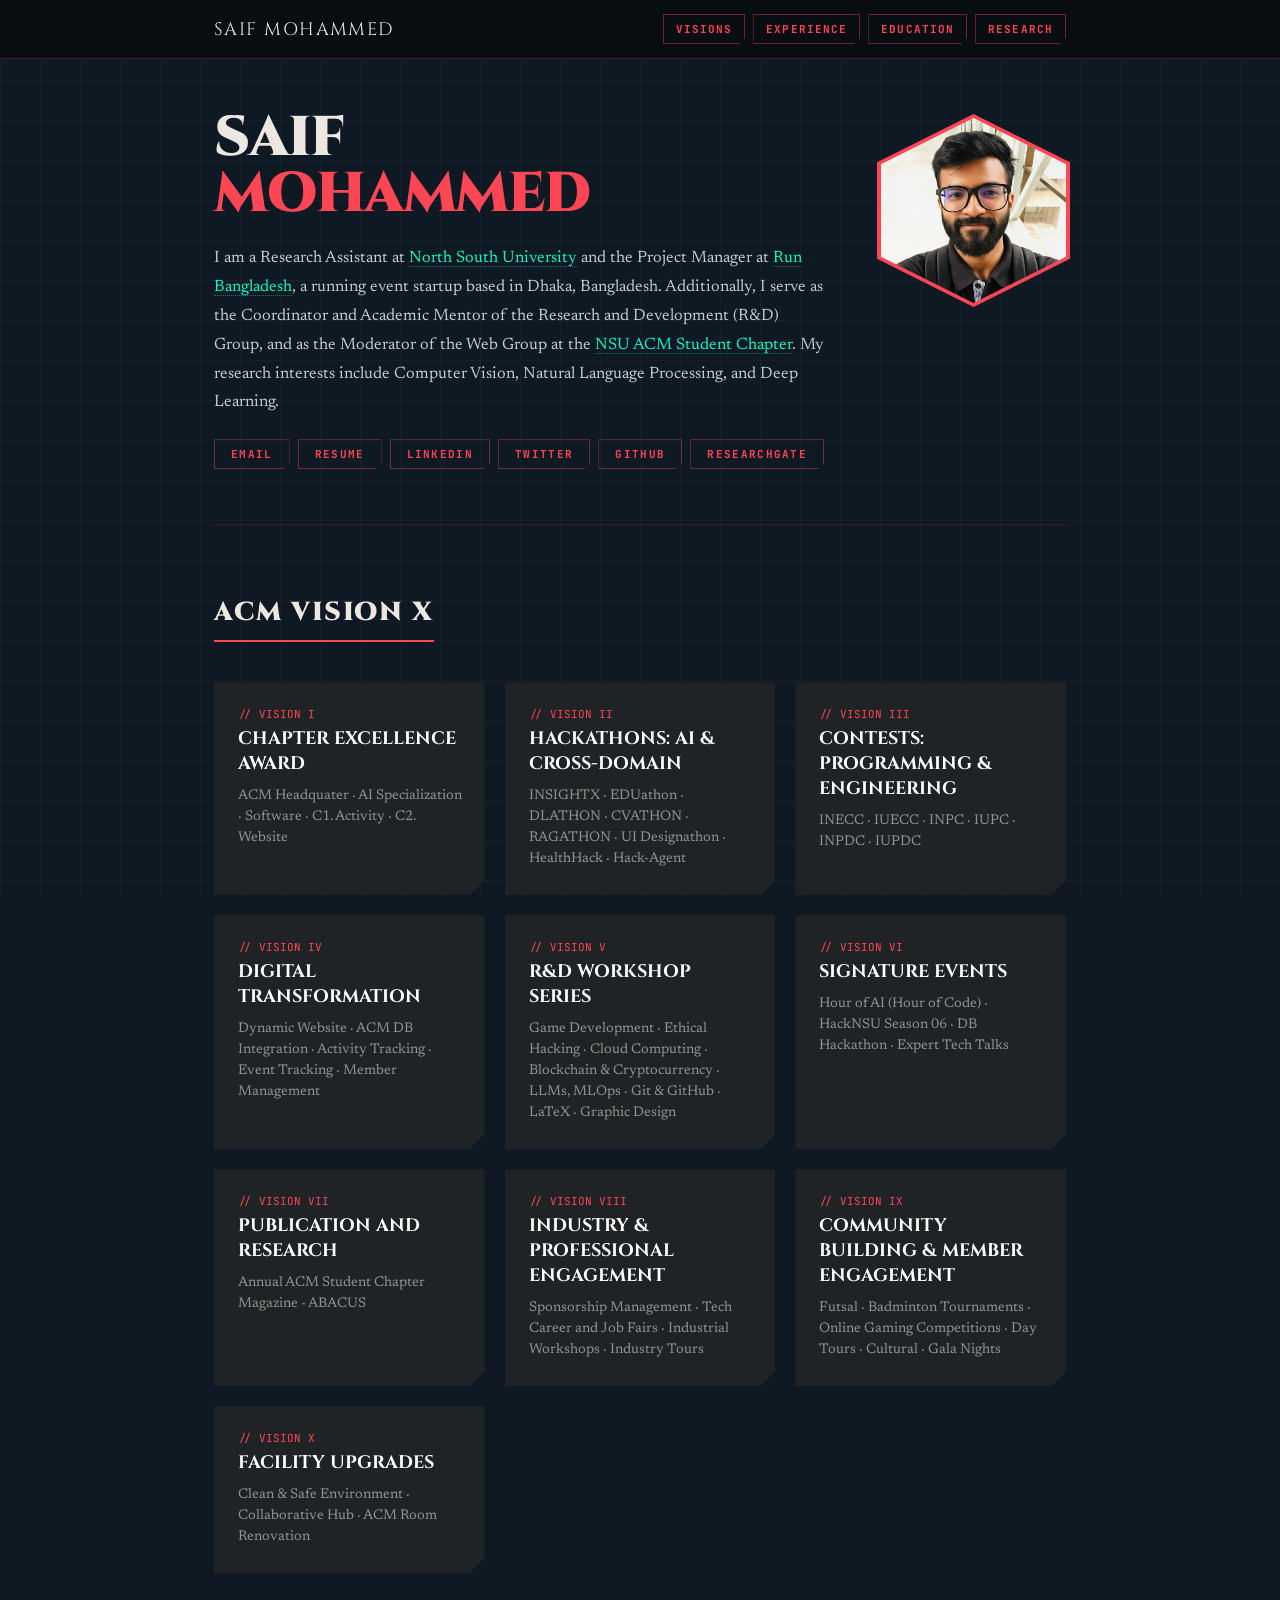
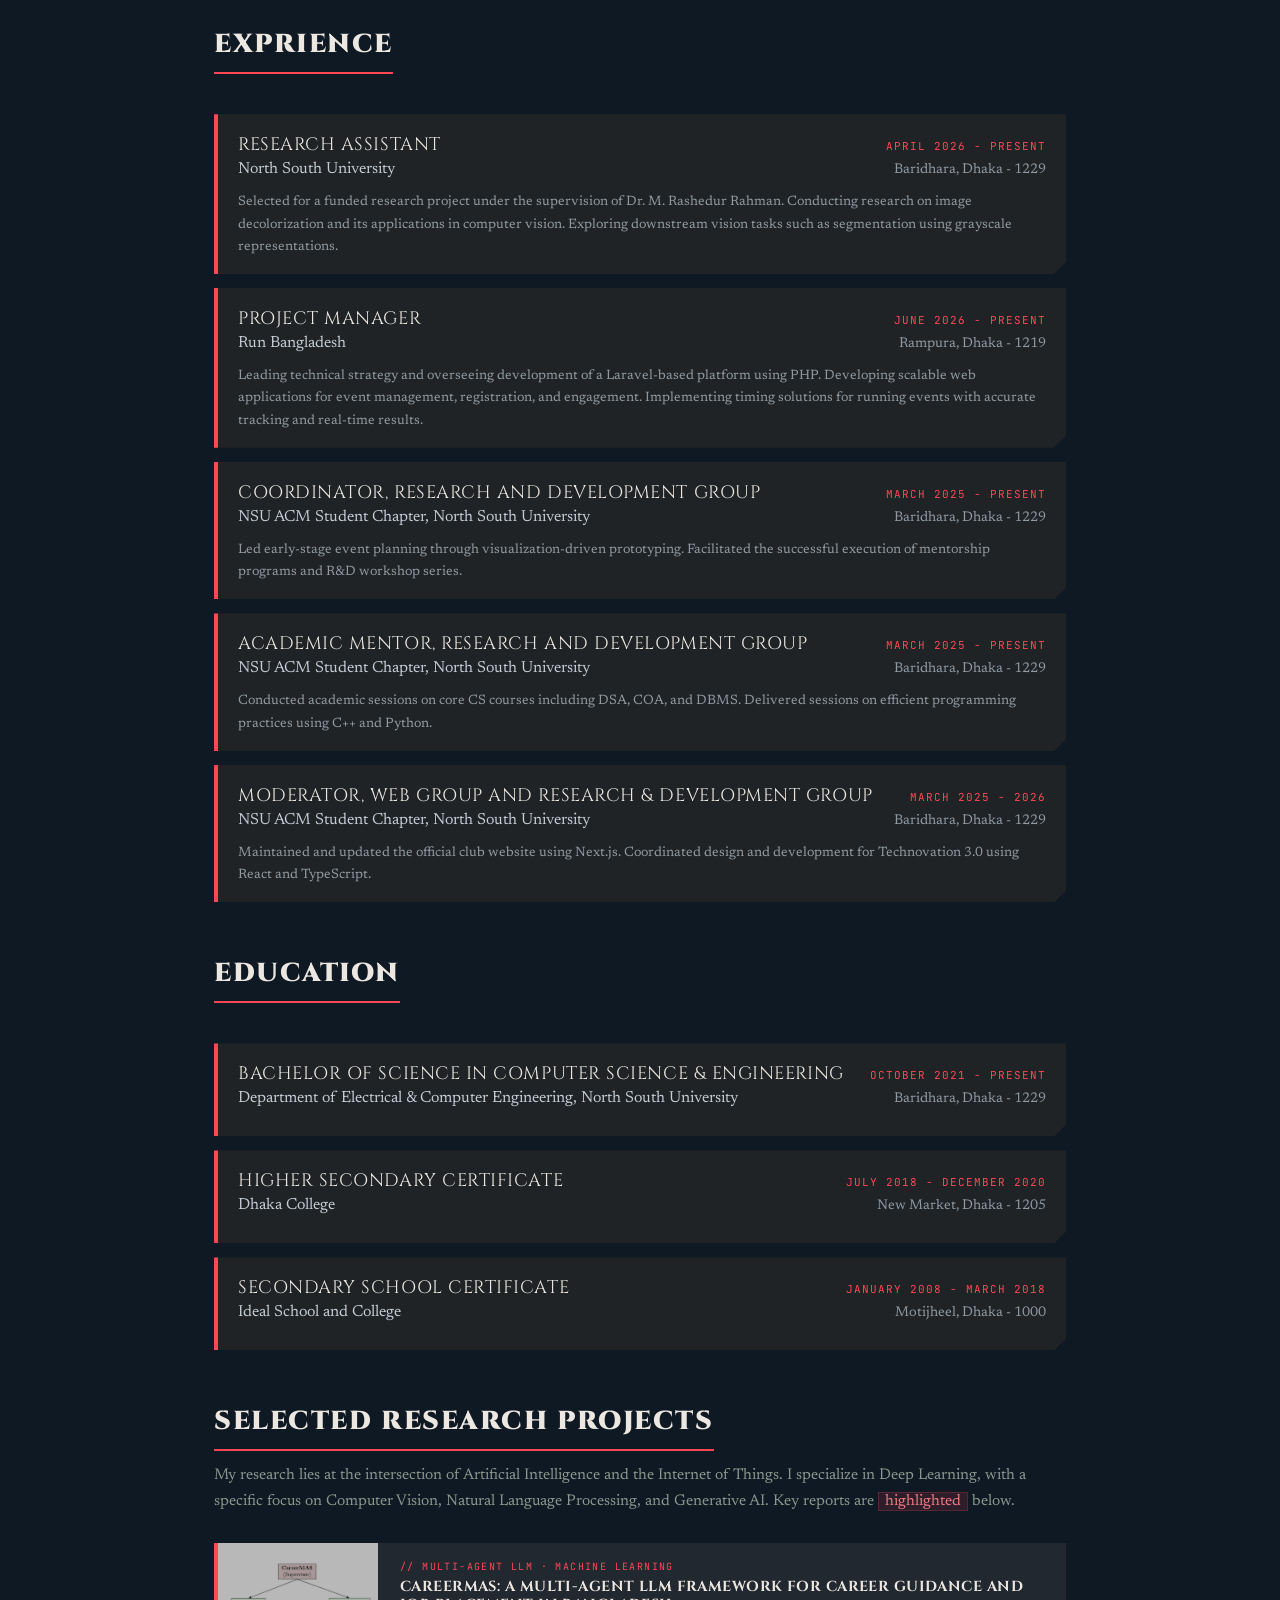
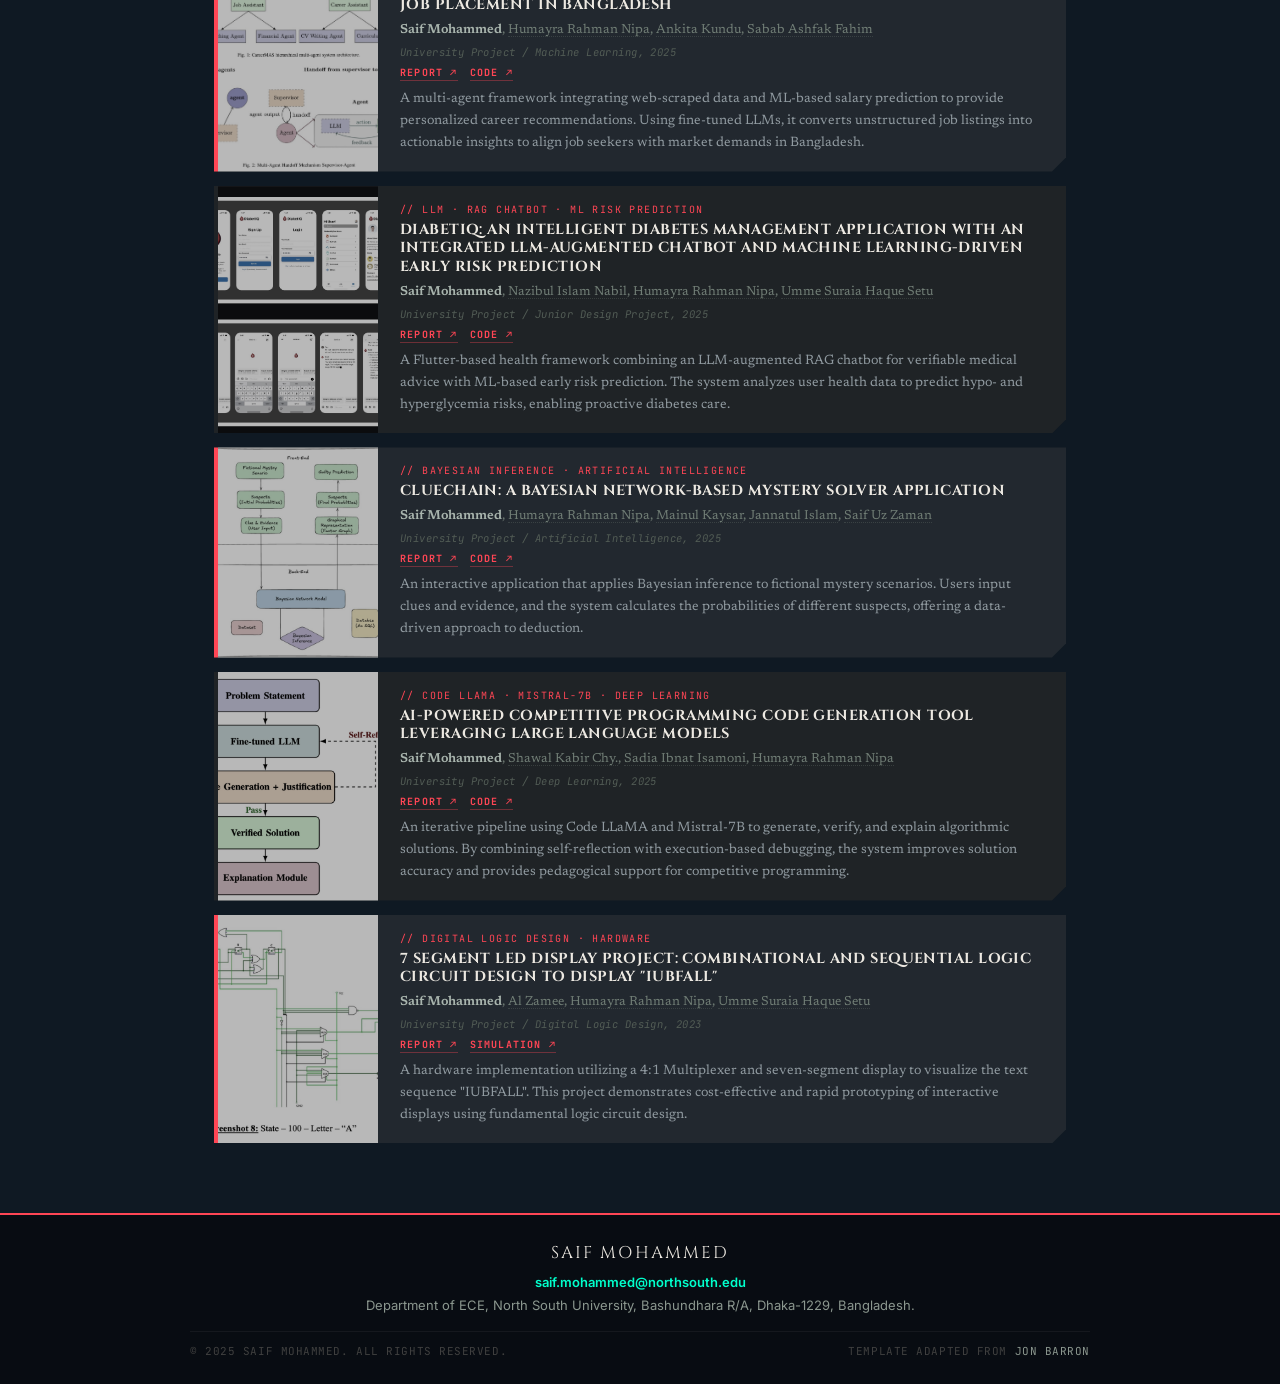
==== commit 96622afc: "Update VISIONS" ====
--- a/index.html
+++ b/index.html
@@ -1627,71 +1627,71 @@
   <!-- </section> -->
 
 
-<section class="section-block" id="ourvisions">
+<section class="section-block" id="visions">
     <div class="section-header">
-      <h2 class="section-title">MY VISIONS</h2>
+      <h2 class="section-title">ACM VISION X</h2>
     </div>
     <!-- <div style="text-align: center; margin-top: 50px;"><h2 class="section-title">Our Visions</h2></div> -->
 <div class="grid-4">
   
   <div class="agent-card">
-    <div class="role-class">// Vision 01</div>
+    <div class="role-class">// Vision I</div>
     <div class="role-name">Chapter Excellence Award</div>
     <div class="role-stack">ACM Headquater · AI Specialization · Software · C1. Activity · C2. Website </div>
   </div>
 
   <div class="agent-card">
-    <div class="role-class">// Vision 02</div>
+    <div class="role-class">// Vision II</div>
     <div class="role-name">Hackathons: AI & Cross-Domain</div>
     <div class="role-stack">INSIGHTX · EDUathon · DLATHON · CVATHON · RAGATHON · UI Designathon · HealthHack · Hack-Agent</div>
   </div>
 
   <div class="agent-card">
-    <div class="role-class">// Vision 03</div>
+    <div class="role-class">// Vision III</div>
     <div class="role-name">Contests: Programming & Engineering</div>
     <div class="role-stack">INECC · IUECC · INPC · IUPC · INPDC · IUPDC</div>
   </div>
 
   <div class="agent-card">
-    <div class="role-class">// Vision 04</div>
+    <div class="role-class">// Vision IV</div>
     <div class="role-name">Digital Transformation</div>
     <div class="role-stack">Dynamic Website · ACM DB Integration · Activity Tracking · Event Tracking · Member Management</div>
   </div>
 
   <div class="agent-card">
-    <div class="role-class">// Vision 05</div>
+    <div class="role-class">// Vision V</div>
     <div class="role-name">R&D Workshop Series</div>
     <div class="role-stack">Game Development · Ethical Hacking · Cloud Computing · Blockchain & Cryptocurrency · LLMs, MLOps · Git & GitHub · LaTeX · Graphic Design</div>
   </div>
 
   <div class="agent-card">
-    <div class="role-class">// Vision 06</div>
+    <div class="role-class">// Vision VI</div>
     <div class="role-name">Signature Events</div>
     <div class="role-stack">Hour of AI (Hour of Code) · HackNSU Season 06 · DB Hackathon · Expert Tech Talks</div>
   </div>
 
   <div class="agent-card">
-    <div class="role-class">// Vision 07</div>
+    <div class="role-class">// Vision VII</div>
     <div class="role-name">Publication and Research</div>
     <div class="role-stack">Annual ACM Student Chapter Magazine - ABACUS</div>
   </div>
 
   <div class="agent-card">
-    <div class="role-class">// Vision 08</div>
+    <div class="role-class">// Vision VIII</div>
     <div class="role-name">Industry & Professional Engagement</div>
     <div class="role-stack">Sponsorship Management · Tech Career and Job Fairs · Industrial Workshops · Industry Tours</div>
   </div>
 
   <div class="agent-card">
-    <div class="role-class">// Vision 09</div>
+    <div class="role-class">// Vision IX</div>
     <div class="role-name">Community Building & Member Engagement</div>
-    <div class="role-stack">Futsal · Badminton Tournaments · Online Gaming Competitions · Day Tours · Cultural Nights</div>
+    <div class="role-stack">Futsal · Badminton Tournaments · Online Gaming Competitions · Day Tours · Cultural · Gala Nights</div>
   </div>
 
   <div class="agent-card">
-    <div class="role-class">// Vision 10</div>
+    <div class="role-class">// Vision X</div>
     <div class="role-name">Facility Upgrades</div>
-    <div class="role-stack">ACM Room Renovation · Collaborative Hub · Cleaner Environment · Desktops</div>
+    <div class="role-stack">Clean & Safe Environment · Collaborative Hub · ACM Room Renovation</div>
   </div>
 </div>
 </section>
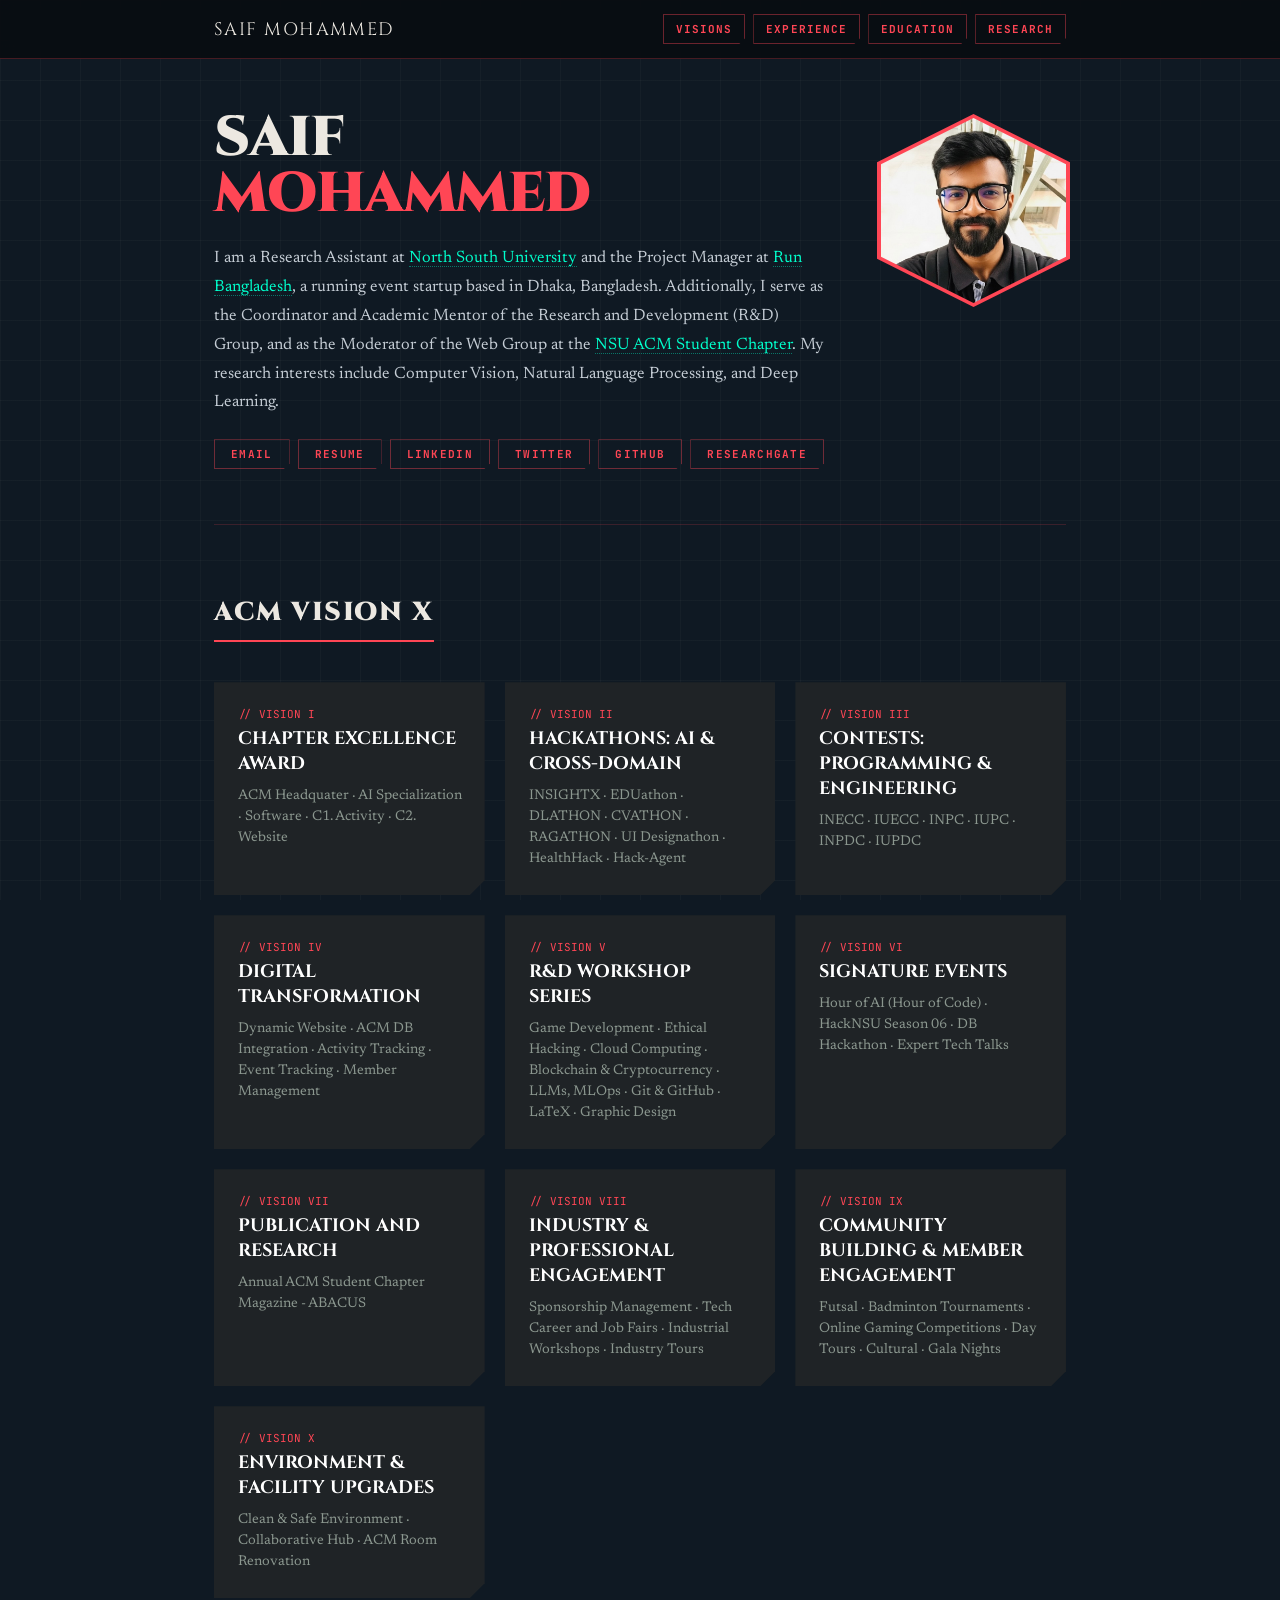
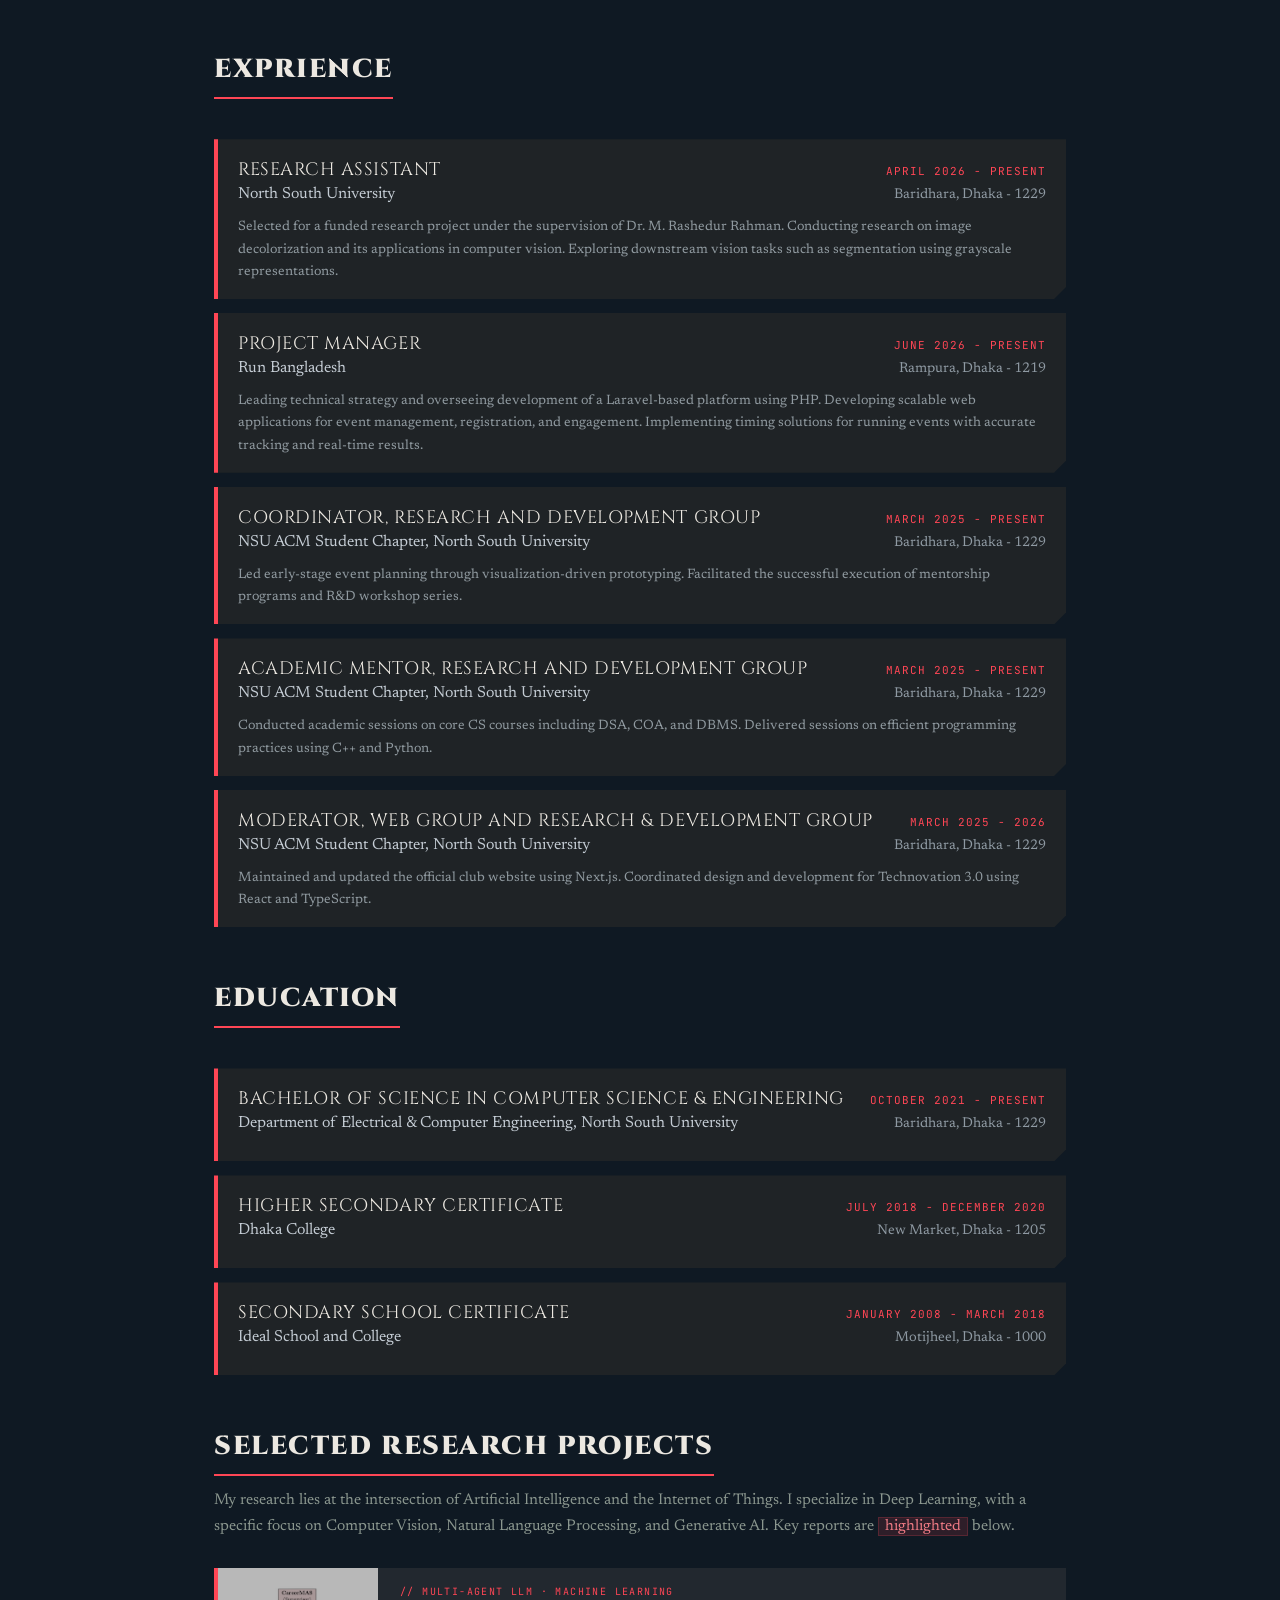
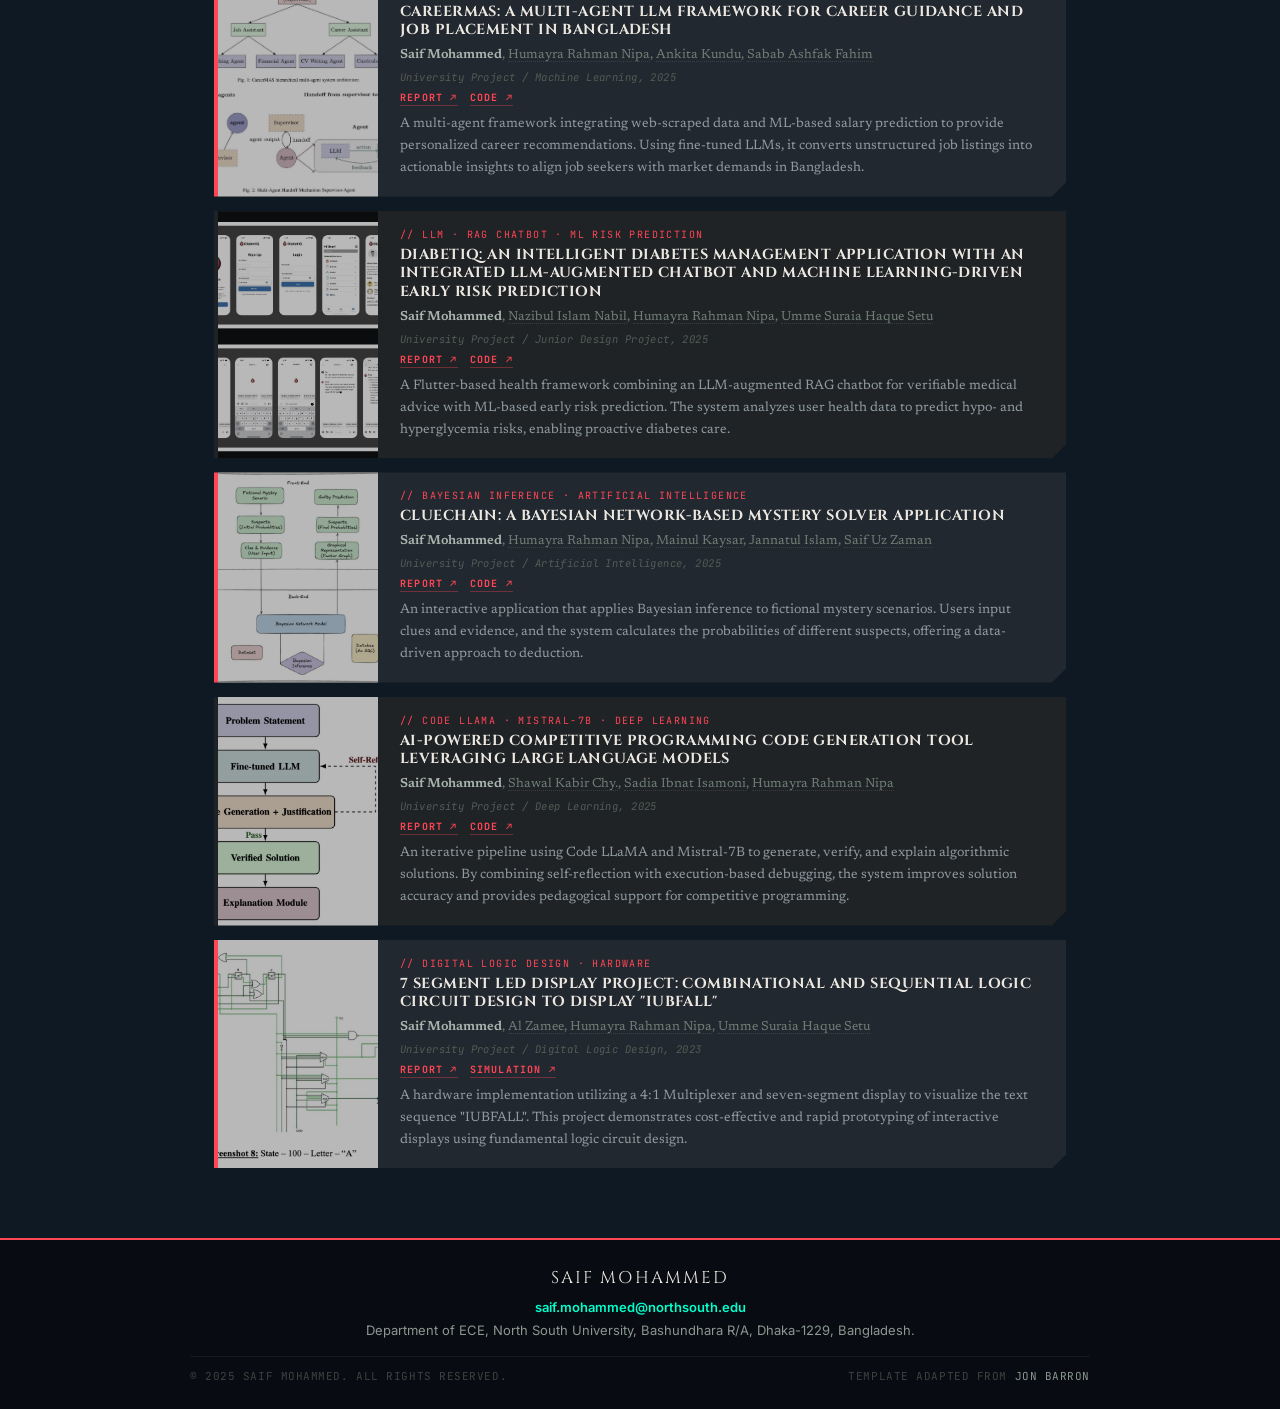
==== commit 3619a2ae: "Update VISIONS" ====
--- a/index.html
+++ b/index.html
@@ -1690,7 +1690,7 @@
 
   <div class="agent-card">
     <div class="role-class">// Vision X</div>
-    <div class="role-name">Facility Upgrades</div>
+    <div class="role-name">Environment & Facility Upgrades</div>
     <div class="role-stack">Clean & Safe Environment · Collaborative Hub · ACM Room Renovation</div>
   </div>
 </div>
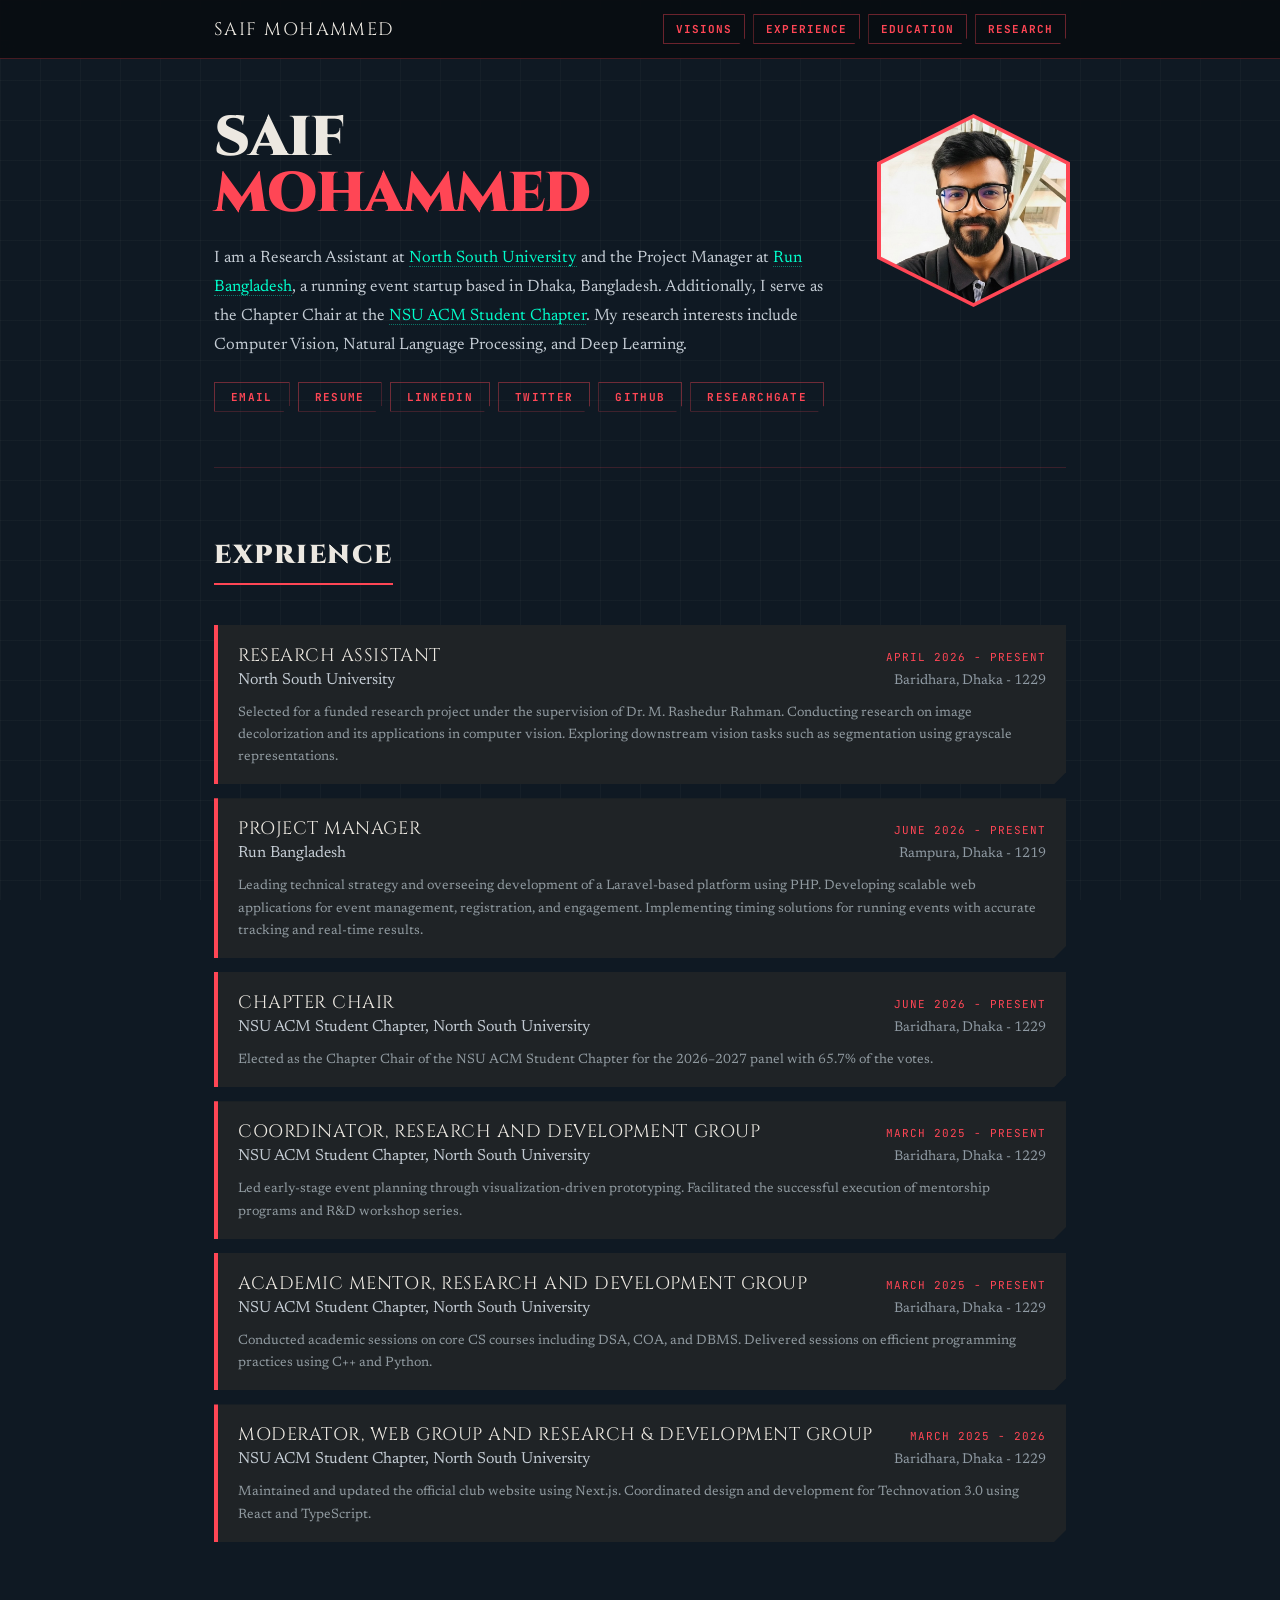
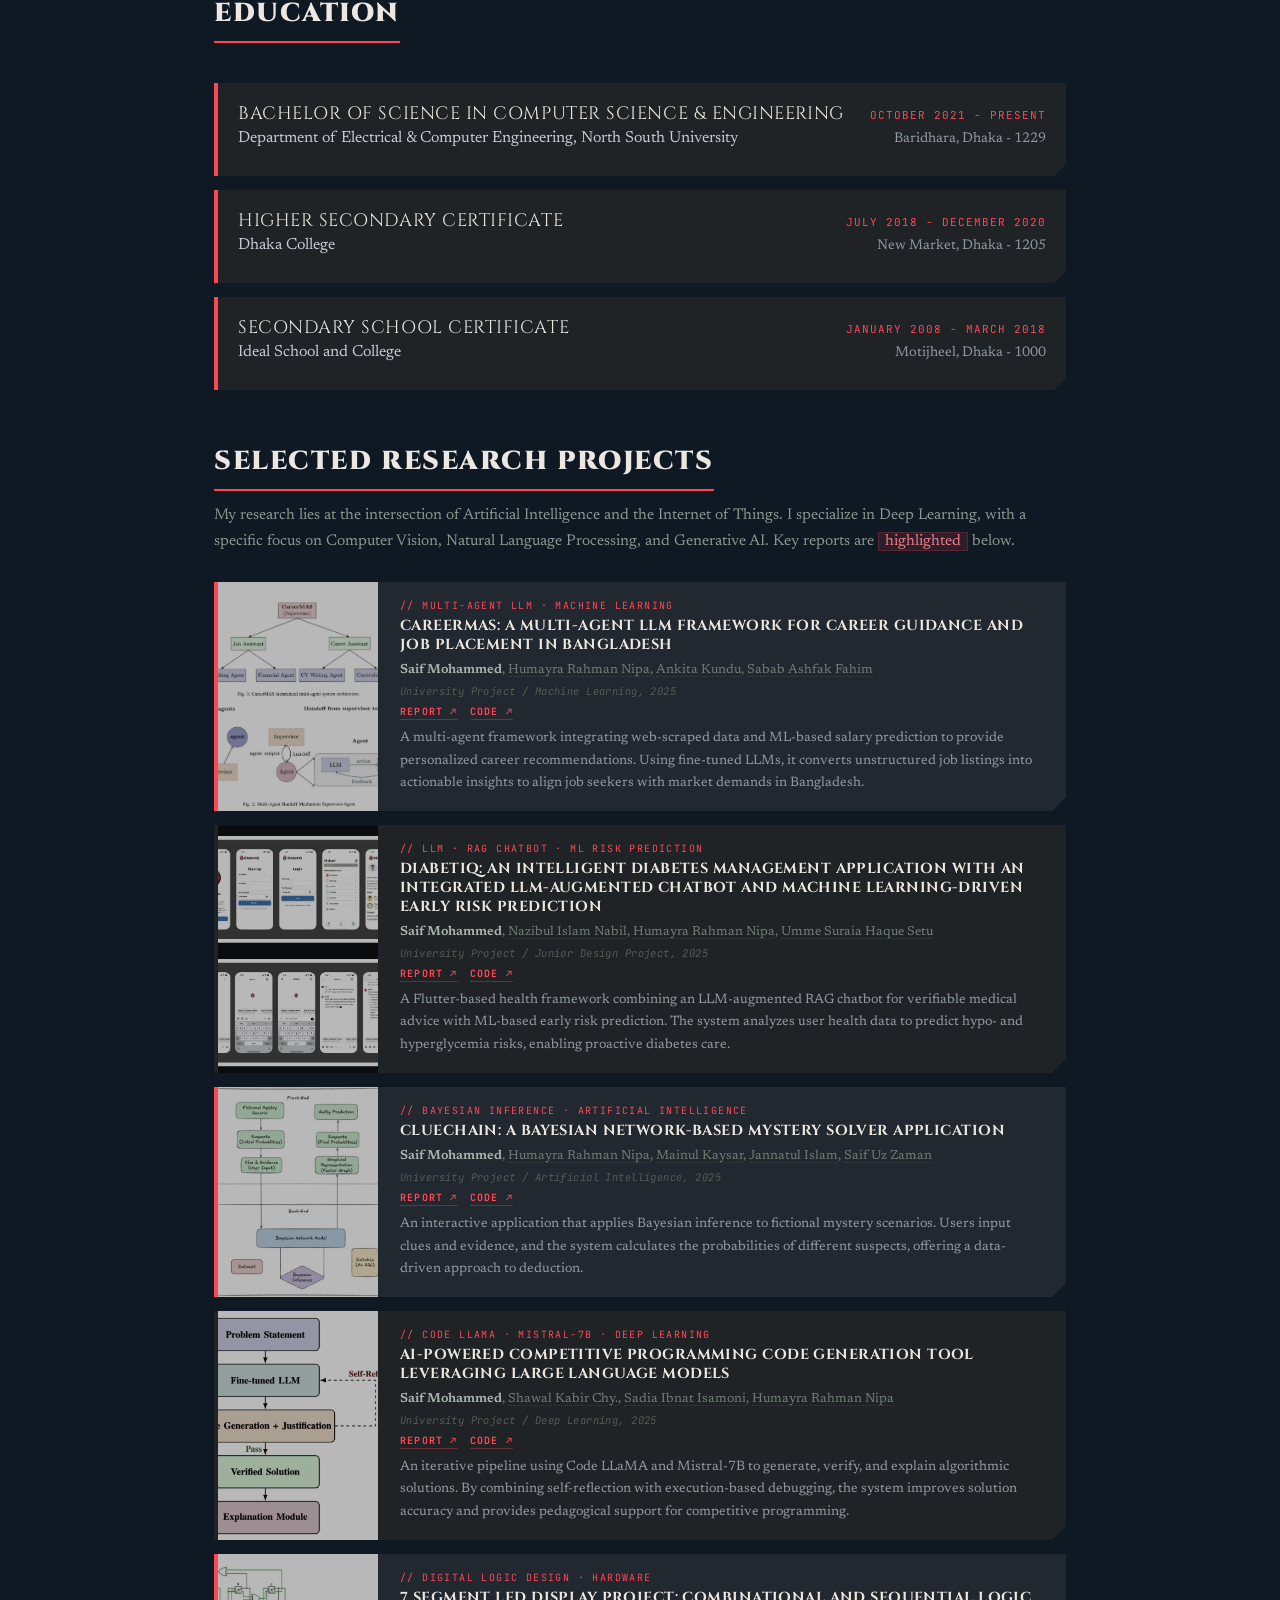
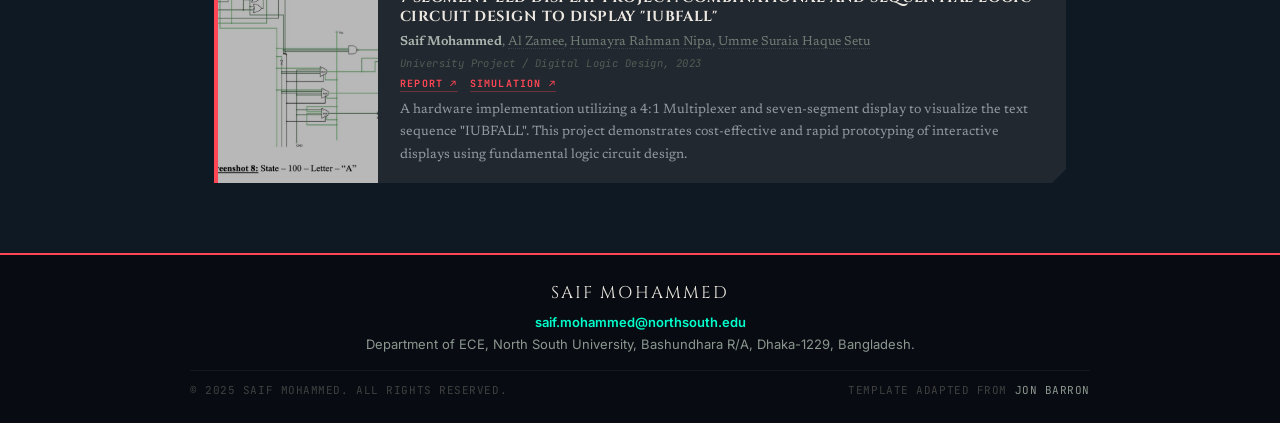
==== commit d7d96fae: "Update" ====
--- a/index.html
+++ b/index.html
@@ -1504,7 +1504,7 @@
       <span></span>
     </button>
     <nav class="nav-links" id="navLinks">
-      <a href="#ourvisions">Visions</a>
+      <a href="#visions">Visions</a>
       <a href="#experience">Experience</a>
       <a href="#education">Education</a>
       <a href="#research-projects">Research</a>
@@ -1531,7 +1531,7 @@
         <p class="bio-intro">
           I am a Research Assistant at 
           <a href="https://www.northsouth.edu/">North South University</a> and the Project Manager at 
-          <a href="https://runbangladesh.com/">Run Bangladesh</a>, a running event startup based in Dhaka, Bangladesh. Additionally, I serve as the Coordinator and Academic Mentor of the Research and Development (R&amp;D) Group, and as the Moderator of the Web Group at the 
+          <a href="https://runbangladesh.com/">Run Bangladesh</a>, a running event startup based in Dhaka, Bangladesh. Additionally, I serve as the Chapter Chair at the 
           <a href="https://nsusc.acm.org/">NSU ACM Student Chapter</a>. My research interests include Computer Vision, Natural Language Processing, and Deep Learning.
         </p>
 
@@ -1627,11 +1627,10 @@
   <!-- </section> -->
 
 
-<section class="section-block" id="visions">
+<!-- <section class="section-block" id="visions">
     <div class="section-header">
       <h2 class="section-title">ACM VISION X</h2>
     </div>
-    <!-- <div style="text-align: center; margin-top: 50px;"><h2 class="section-title">Our Visions</h2></div> -->
 <div class="grid-4">
   
   <div class="agent-card">
@@ -1694,7 +1693,7 @@
     <div class="role-stack">Clean & Safe Environment · Collaborative Hub · ACM Room Renovation</div>
   </div>
 </div>
-</section>
+</section> -->
 
 
 
@@ -1707,6 +1706,7 @@
     </div>
 
     <div class="entries-list">
+
       <div class="entry-card">
         <div class="entry-head">
           <div class="entry-title">Research Assistant</div>
@@ -1737,6 +1737,24 @@
             Leading technical strategy and overseeing development of a Laravel-based platform using PHP. Developing scalable web applications for event management, registration, and engagement. Implementing timing solutions for running events with accurate tracking and real-time results.
         </div>
       </div>
+
+
+      <div class="entry-card">
+        <div class="entry-head">
+          <div class="entry-title">Chapter Chair</div>
+          <div class="entry-date">June 2026 - Present</div>
+        </div>
+
+        <div class="entry-head">
+        <div class="entry-org">NSU ACM Student Chapter, North South University</div>
+        <div class="entry-location">Baridhara, Dhaka - 1229</div>
+        </div>
+        <div class="project-desc">
+          Elected as the Chapter Chair of the NSU ACM Student Chapter for the 2026–2027 panel with 65.7% of the votes.
+
+        </div>
+      </div>
+
 
       <div class="entry-card">
         <div class="entry-head">
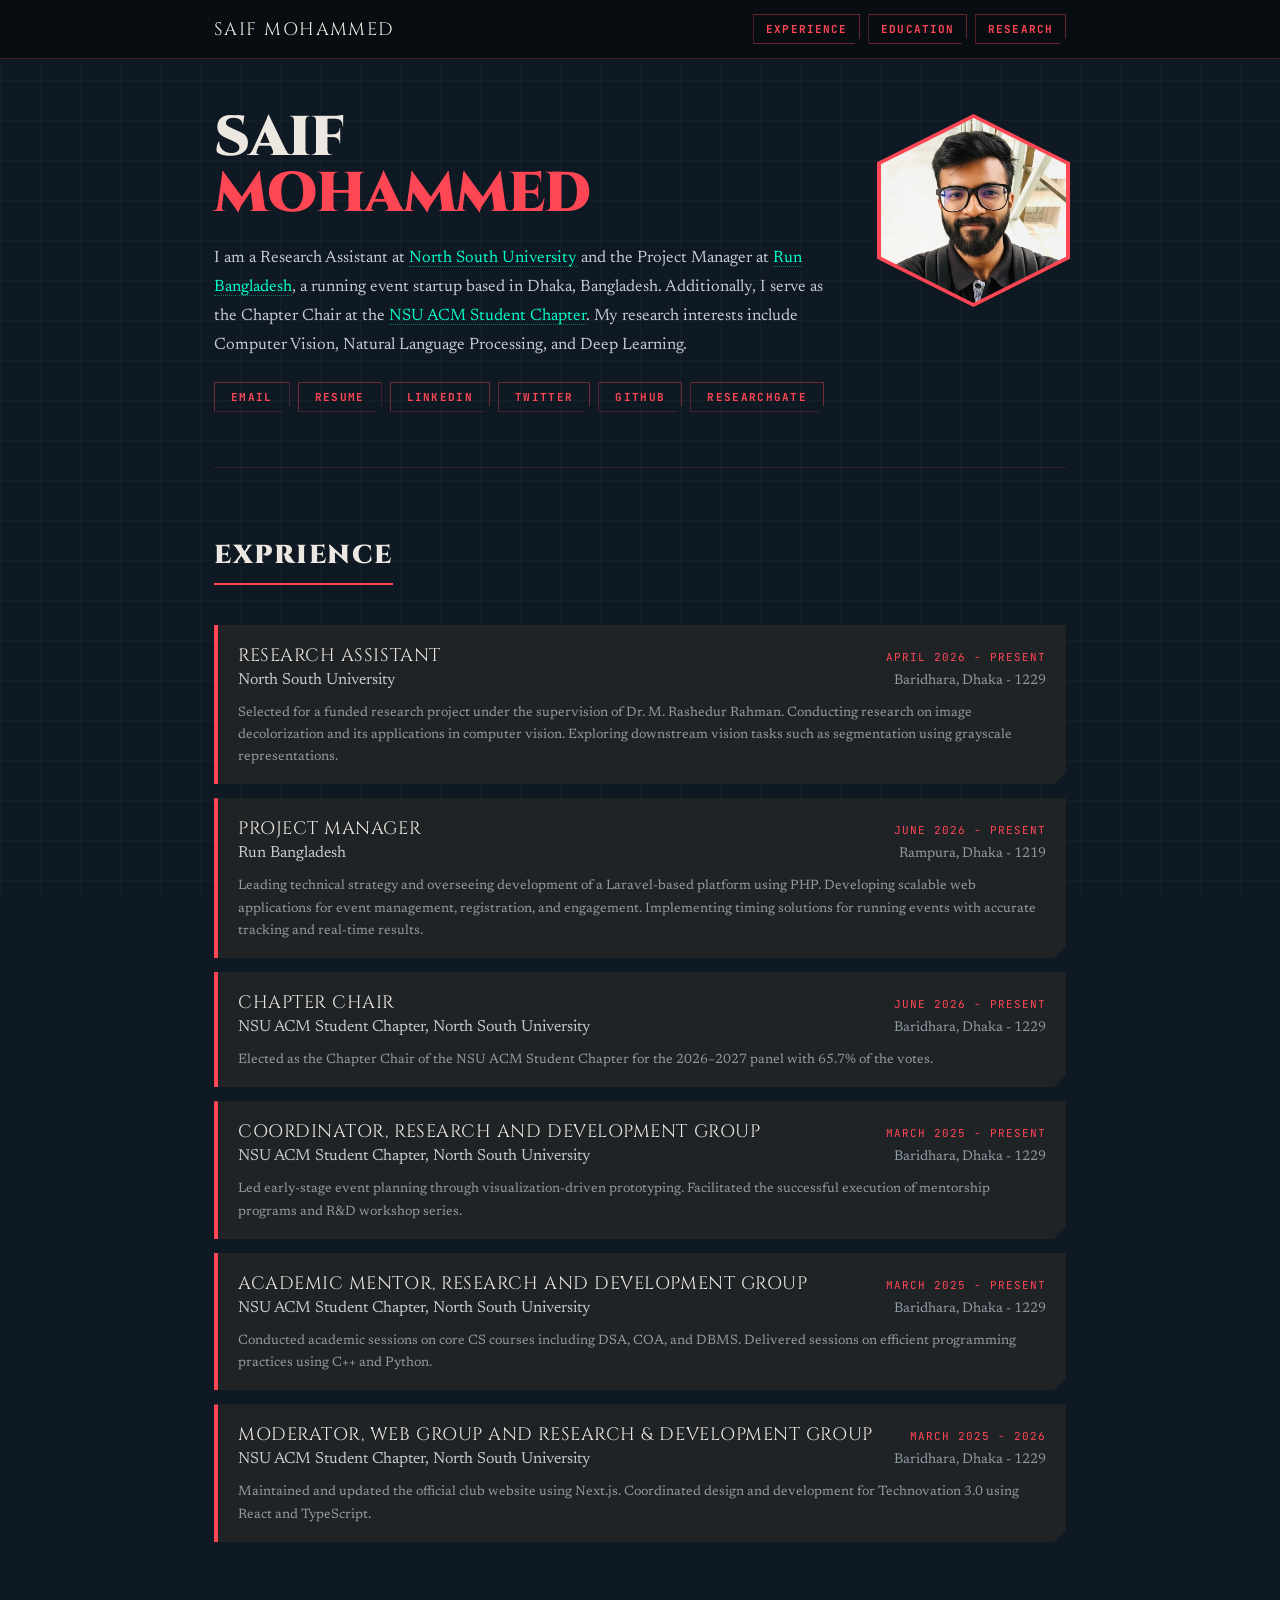
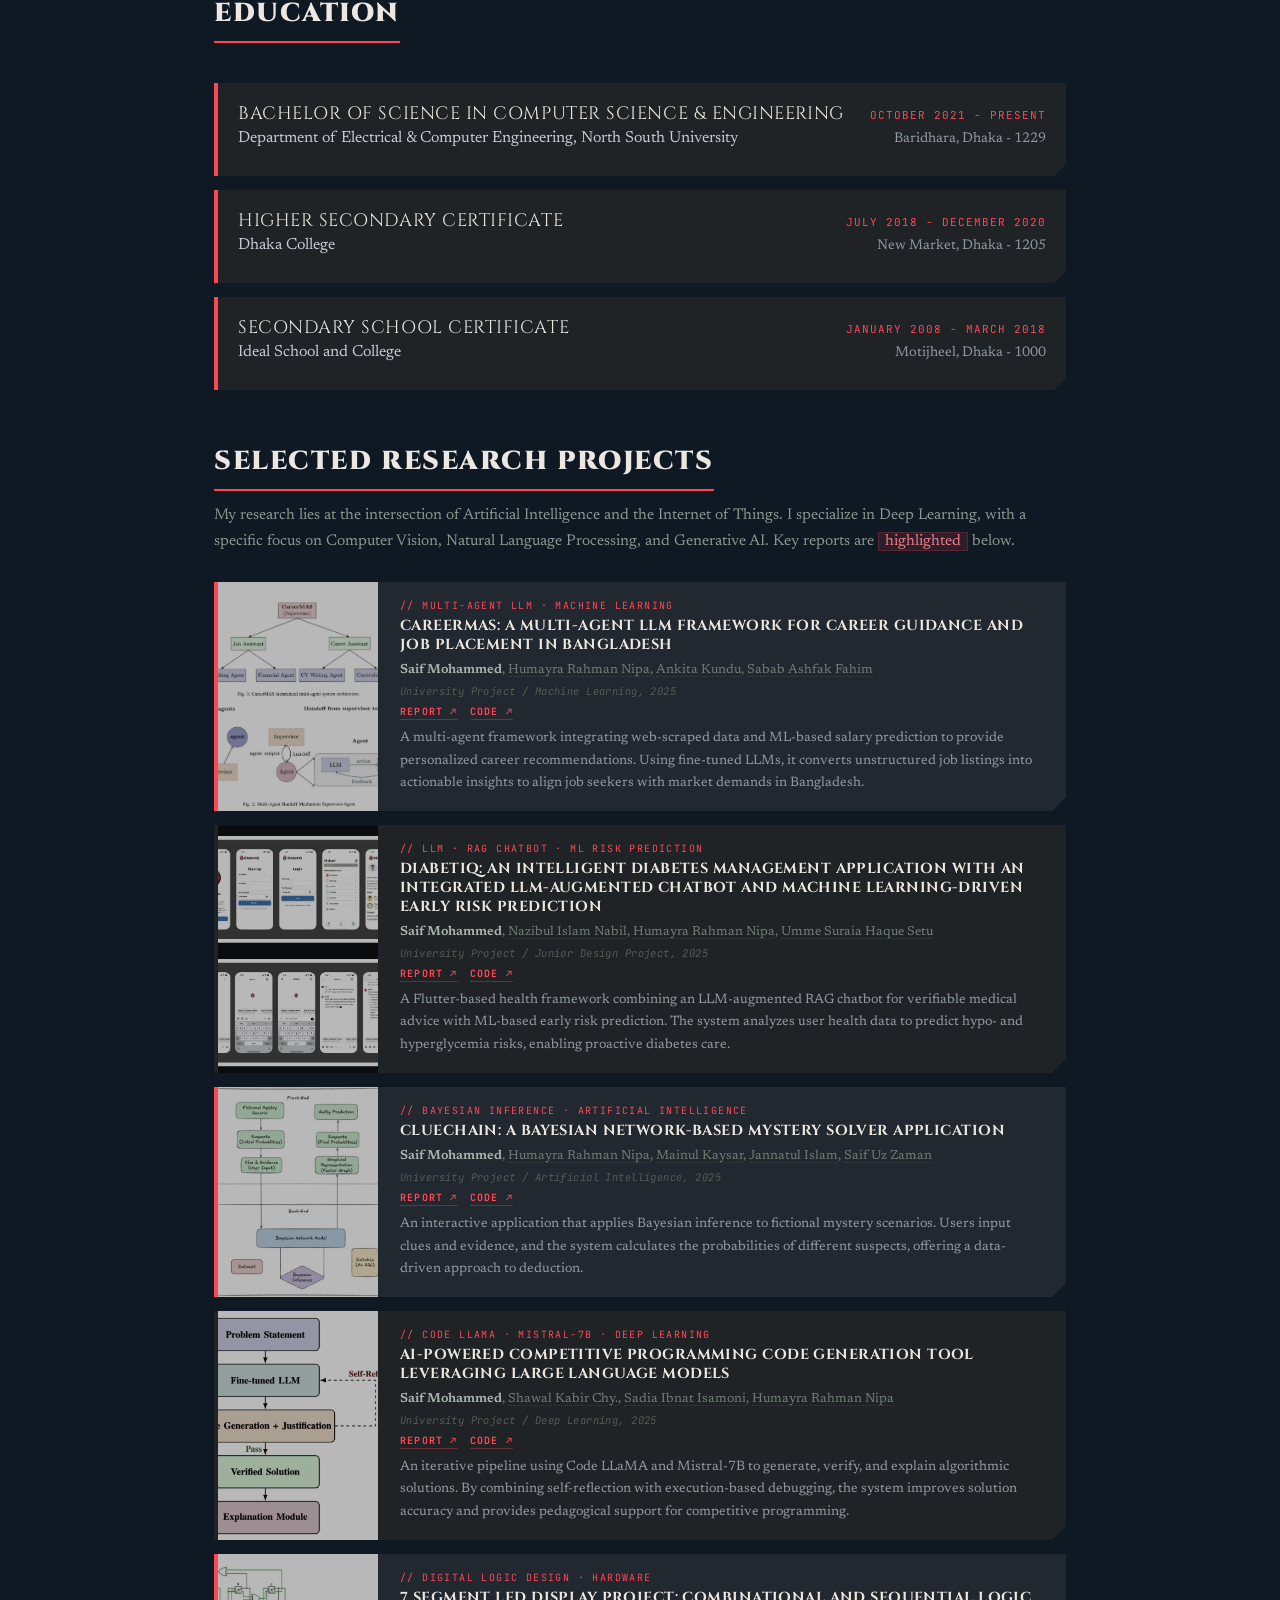
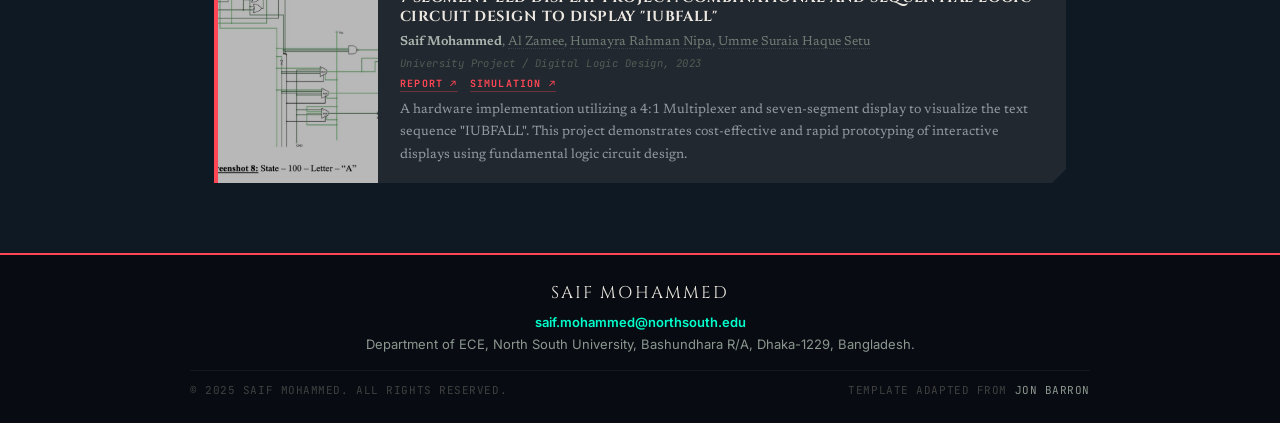
==== commit 39d780c1: "Update" ====
--- a/index.html
+++ b/index.html
@@ -1504,7 +1504,7 @@
       <span></span>
     </button>
     <nav class="nav-links" id="navLinks">
-      <a href="#visions">Visions</a>
+      <!-- <a href="#visions">Visions</a> -->
       <a href="#experience">Experience</a>
       <a href="#education">Education</a>
       <a href="#research-projects">Research</a>
